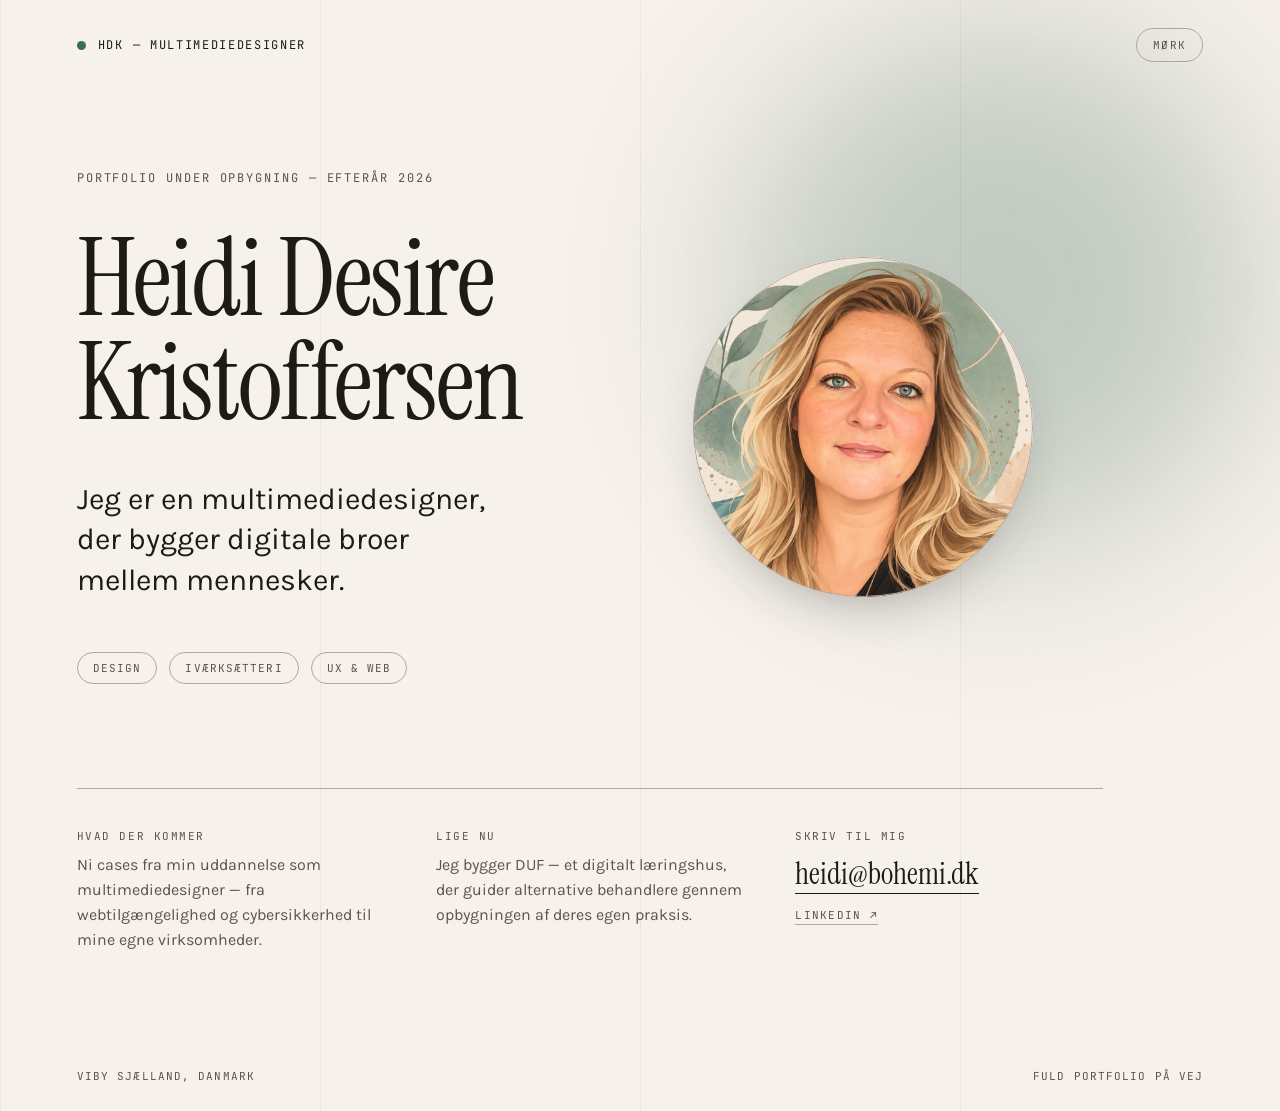
==== index.html @ bf637ed1 "initial commit" ====
<!DOCTYPE html>
<html lang="da">
<head>
    <meta charset="UTF-8">
    <meta name="viewport" content="width=device-width, initial-scale=1.0">
    <title>Heidi Desire Kristoffersen — Portfolio under opbygning</title>
    <meta name="description" content="Digital portfolio for Heidi Desire Kristoffersen, multimediedesigner og iværksætter. Fuld portfolio på vej.">
    <link rel="preconnect" href="https://fonts.googleapis.com">
    <link rel="preconnect" href="https://fonts.gstatic.com" crossorigin>
    <link href="https://fonts.googleapis.com/css2?family=Instrument+Serif:ital@0;1&family=Karla:wght@400;500;600&family=JetBrains+Mono:wght@400;500&display=swap" rel="stylesheet">
    <link rel="stylesheet" href="css/style.css">
</head>
<body>
    <div class="page">
        <div class="grid-overlay"></div>
        <div class="glow" id="glow"></div>

        <header class="header">
            <div class="brand">
                <span class="status-dot"></span>
                <span>HDK — Multimediedesigner</span>
            </div>
            <button class="theme-toggle" id="themeToggle" type="button" aria-label="Skift mellem lyst og mørkt tema">
                <span id="themeLabel">Mørk</span>
            </button>
        </header>

        <main class="main">
            <div class="hero">
                <div class="hero-text">
                    <p class="eyebrow">Portfolio under opbygning — efterår 2026</p>

                    <h1 class="title">Heidi Desire<br>Kristoffersen</h1>

                    <p class="manifest">Jeg er en multimediedesigner, der bygger digitale broer mellem mennesker.</p>

                    <div class="chips">
                        <span class="chip">Design</span>
                        <span class="chip">Iværksætteri</span>
                        <span class="chip">UX &amp; web</span>
                    </div>
                </div>

                <div class="portrait-wrap">
                    <div class="portrait">
                        <img src="img/portraet-heidi.png" alt="Illustreret portræt af Heidi Desire Kristoffersen">
                        <span class="portrait-ring"></span>
                    </div>
                </div>
            </div>

            <div class="info-grid">
                <div class="info-col">
                    <span class="info-label">Hvad der kommer</span>
                    <p class="info-text">Ni cases fra min uddannelse som multimediedesigner — fra webtilgængelighed og cybersikkerhed til mine egne virksomheder.</p>
                </div>

                <div class="info-col">
                    <span class="info-label">Lige nu</span>
                    <p class="info-text">Jeg bygger DUF — et digitalt læringshus, der guider alternative behandlere gennem opbygningen af deres egen praksis.</p>
                </div>

                <div class="info-col info-col-contact">
                    <span class="info-label">Skriv til mig</span>
                    <a class="email-link" href="mailto:heidi@bohemi.dk">heidi@bohemi.dk</a>
                    <a class="linkedin-link" href="https://www.linkedin.com/in/heidi-desire-kristoffersen" target="_blank" rel="noopener">LinkedIn ↗</a>
                </div>
            </div>
        </main>

        <footer class="footer">
            <span>VIBY SJÆLLAND, DANMARK</span>
            <span>Fuld portfolio på vej</span>
        </footer>
    </div>

    <script src="js/main.js"></script>
</body>
</html>
---- css/style.css ----
:root {
  --accent: #3F6B5C;
  --light-bg: #F6F1EA;
  --dark-bg: #141210;

  --bg: var(--light-bg);
  --ink: #1E1A16;
  --muted: #5C534B;
  --chip-border: #B0A69A;
}

* { box-sizing: border-box; }

html, body { margin: 0; padding: 0; }

body {
  background: var(--bg);
  font-family: 'Karla', system-ui, sans-serif;
}

a { color: inherit; }

@keyframes dcFadeUp {
  from { opacity: 0; transform: translateY(14px); }
  to { opacity: 1; transform: none; }
}

@keyframes dcBreathe {
  0%, 100% { transform: scale(1); opacity: .55; }
  50% { transform: scale(1.08); opacity: .8; }
}

.page {
  position: relative;
  min-height: 100vh;
  overflow: hidden;
  background: var(--bg);
  color: var(--ink);
  transition: background .5s ease, color .5s ease;
  display: flex;
  flex-direction: column;
}

.page.dark {
  --bg: var(--dark-bg);
  --ink: #F3EDE5;
  --muted: #B7ADA1;
  --chip-border: #4B433C;
}

.grid-overlay {
  position: absolute;
  inset: 0;
  pointer-events: none;
  background-image: linear-gradient(to right, currentColor 1px, transparent 1px);
  background-size: 25% 100%;
  opacity: .05;
}

.glow {
  position: absolute;
  width: 520px;
  height: 520px;
  border-radius: 50%;
  pointer-events: none;
  filter: blur(90px);
  background: var(--accent);
  opacity: .28;
  left: 78%;
  top: 26%;
  transform: translate(-50%, -50%);
  transition: left .9s cubic-bezier(.16,1,.3,1), top .9s cubic-bezier(.16,1,.3,1);
}

.header {
  position: relative;
  display: flex;
  align-items: center;
  justify-content: space-between;
  gap: 24px;
  padding: 28px clamp(20px, 6vw, 88px);
  flex-wrap: wrap;
}

.brand {
  display: flex;
  align-items: center;
  gap: 12px;
  font-family: 'JetBrains Mono', monospace;
  font-size: 12px;
  letter-spacing: .14em;
  text-transform: uppercase;
}

.status-dot {
  width: 9px;
  height: 9px;
  border-radius: 50%;
  background: var(--accent);
  animation: dcBreathe 3.4s ease-in-out infinite;
}

.theme-toggle {
  display: flex;
  align-items: center;
  gap: 9px;
  border: 1px solid var(--chip-border);
  background: transparent;
  color: var(--muted);
  border-radius: 999px;
  padding: 9px 16px;
  cursor: pointer;
  font-family: 'JetBrains Mono', monospace;
  font-size: 11px;
  letter-spacing: .12em;
  text-transform: uppercase;
  transition: color .25s ease;
}

.theme-toggle:hover {
  color: var(--ink);
}

.main {
  position: relative;
  flex: 1;
  display: flex;
  flex-direction: column;
  justify-content: center;
  padding: clamp(32px, 7vw, 80px) clamp(20px, 6vw, 88px) clamp(48px, 8vw, 96px);
  max-width: 1180px;
}

.hero {
  display: grid;
  grid-template-columns: repeat(auto-fit, minmax(min(100%, 300px), 1fr));
  gap: clamp(32px, 5vw, 72px);
  align-items: center;
}

.eyebrow {
  margin: 0 0 clamp(24px, 4vw, 40px);
  font-family: 'JetBrains Mono', monospace;
  font-size: 12px;
  letter-spacing: .16em;
  text-transform: uppercase;
  color: var(--muted);
  animation: dcFadeUp .7s ease both;
}

.title {
  margin: 0;
  font-family: 'Instrument Serif', Georgia, serif;
  font-weight: 400;
  font-size: clamp(44px, 8.5vw, 122px);
  line-height: .96;
  letter-spacing: -.02em;
  text-wrap: balance;
  animation: dcFadeUp .8s ease .06s both;
}

.manifest {
  margin: clamp(28px, 4vw, 44px) 0 0;
  max-width: 30ch;
  font-size: clamp(20px, 2.6vw, 30px);
  line-height: 1.35;
  text-wrap: pretty;
  animation: dcFadeUp .8s ease .12s both;
}

.chips {
  display: flex;
  flex-wrap: wrap;
  gap: 12px;
  margin-top: clamp(32px, 5vw, 52px);
  animation: dcFadeUp .8s ease .18s both;
}

.chip {
  border: 1px solid var(--chip-border);
  border-radius: 999px;
  padding: 8px 15px;
  font-family: 'JetBrains Mono', monospace;
  font-size: 11px;
  letter-spacing: .1em;
  text-transform: uppercase;
  color: var(--muted);
}

.portrait-wrap {
  justify-self: center;
  width: 100%;
  max-width: 340px;
  animation: dcFadeUp .9s ease .1s both;
}

.portrait {
  position: relative;
  aspect-ratio: 1;
  border-radius: 50%;
  overflow: hidden;
  background: #EDE7DE;
  box-shadow: 0 24px 60px -30px rgba(30,26,22,.45);
}

.portrait img {
  position: absolute;
  inset: 0;
  width: 100%;
  height: 100%;
  object-fit: cover;
  object-position: 50% 12%;
}

.portrait-ring {
  position: absolute;
  inset: 0;
  border-radius: 50%;
  box-shadow: inset 0 0 0 1px var(--chip-border);
}

.info-grid {
  display: grid;
  grid-template-columns: repeat(auto-fit, minmax(min(100%, 240px), 1fr));
  gap: clamp(24px, 4vw, 56px);
  margin-top: clamp(56px, 9vw, 104px);
  padding-top: clamp(28px, 4vw, 40px);
  border-top: 1px solid var(--chip-border);
  animation: dcFadeUp .8s ease .24s both;
}

.info-col {
  display: flex;
  flex-direction: column;
  gap: 10px;
}

.info-col-contact {
  gap: 14px;
  align-items: flex-start;
}

.info-label {
  font-family: 'JetBrains Mono', monospace;
  font-size: 11px;
  letter-spacing: .14em;
  text-transform: uppercase;
  color: var(--muted);
}

.info-text {
  margin: 0;
  font-size: 16px;
  line-height: 1.55;
  color: var(--muted);
  text-wrap: pretty;
}

.email-link {
  display: inline-flex;
  align-items: center;
  gap: 10px;
  text-decoration: none;
  font-family: 'Instrument Serif', Georgia, serif;
  font-size: clamp(22px, 2.6vw, 30px);
  line-height: 1.1;
  border-bottom: 1px solid currentColor;
  padding-bottom: 3px;
  transition: opacity .25s ease;
}

.email-link:hover {
  opacity: .55;
}

.linkedin-link {
  text-decoration: none;
  font-family: 'JetBrains Mono', monospace;
  font-size: 11px;
  letter-spacing: .12em;
  text-transform: uppercase;
  color: var(--muted);
  border-bottom: 1px solid var(--chip-border);
  padding-bottom: 2px;
  transition: color .25s ease;
}

.linkedin-link:hover {
  color: var(--ink);
}

.footer {
  position: relative;
  display: flex;
  justify-content: space-between;
  gap: 16px;
  flex-wrap: wrap;
  padding: 20px clamp(20px, 6vw, 88px) 28px;
  font-family: 'JetBrains Mono', monospace;
  font-size: 11px;
  letter-spacing: .1em;
  text-transform: uppercase;
  color: var(--muted);
}
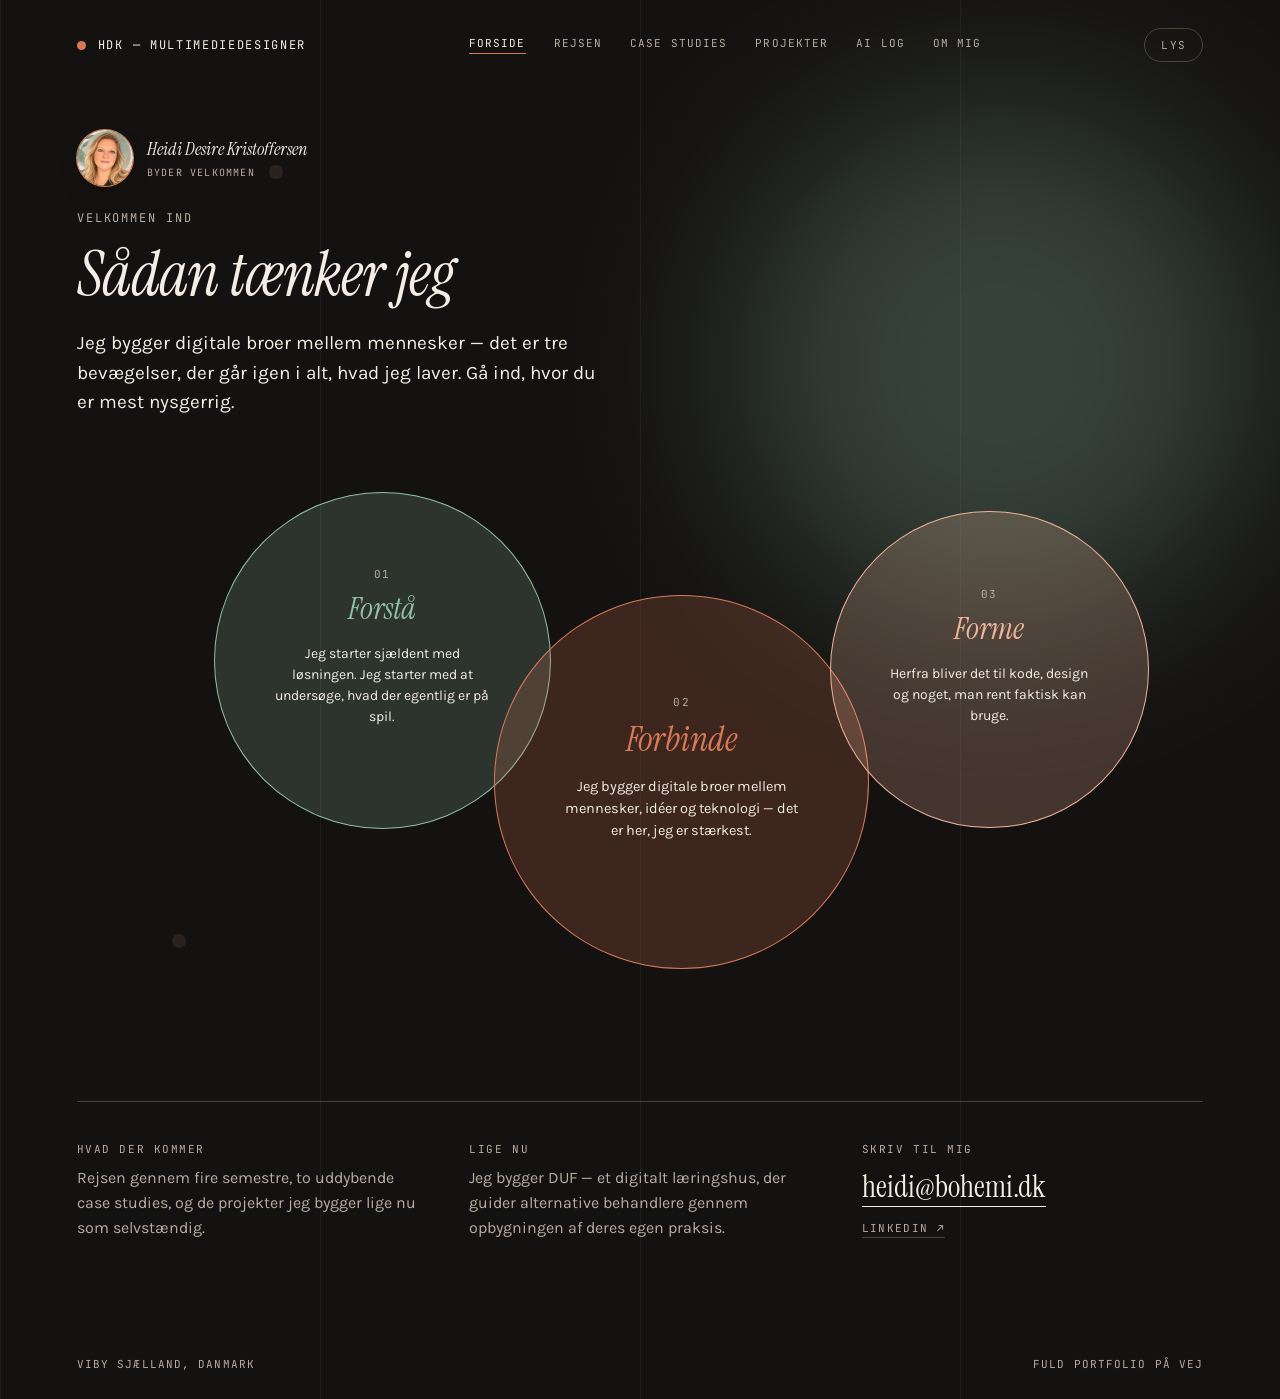
==== commit e0ee1b38: "case study 1+ 2 og ny forside, start på skattejagt" ====
--- a/index.html
+++ b/index.html
@@ -11,7 +11,7 @@
     <link rel="stylesheet" href="css/style.css">
 </head>
 <body>
-    <div class="page">
+    <div class="page dark" id="page">
         <div class="grid-overlay"></div>
         <div class="glow" id="glow"></div>
 
@@ -20,39 +20,72 @@
                 <span class="status-dot"></span>
                 <span>HDK — Multimediedesigner</span>
             </div>
+            <nav class="site-nav" aria-label="Hovednavigation">
+                <a href="index.html" class="active">Forside</a>
+                <a href="rejsen.html">Rejsen</a>
+                <a href="case-studies/index.html">Case studies</a>
+                <a href="projekter.html">Projekter</a>
+                <a href="ai-log.html">AI log</a>
+                <a href="om-mig.html">Om mig</a>
+            </nav>
             <button class="theme-toggle" id="themeToggle" type="button" aria-label="Skift mellem lyst og mørkt tema">
-                <span id="themeLabel">Mørk</span>
+                <span id="themeLabel">Lys</span>
             </button>
         </header>
 
         <main class="main">
-            <div class="hero">
-                <div class="hero-text">
-                    <p class="eyebrow">Portfolio under opbygning — efterår 2026</p>
-
-                    <h1 class="title">Heidi Desire<br>Kristoffersen</h1>
-
-                    <p class="manifest">Jeg er en multimediedesigner, der bygger digitale broer mellem mennesker.</p>
-
-                    <div class="chips">
-                        <span class="chip">Design</span>
-                        <span class="chip">Iværksætteri</span>
-                        <span class="chip">UX &amp; web</span>
+            <div class="welcome">
+                <div class="welcome-portrait">
+                    <img src="img/portraet-heidi.png" alt="Portræt af Heidi Desire Kristoffersen">
+                </div>
+                <div>
+                    <div class="welcome-name">Heidi Desire Kristoffersen</div>
+                    <div class="welcome-sub" style="position: relative; display: inline-block;">
+                        byder velkommen
+                        <span class="hotspot" style="left: 100%; top: 50%; margin-left: 14px; transform: translateY(-50%);">
+                            <button type="button" class="hotspot-trigger" aria-label="Skjult fund — tryk for at afsløre"></button>
+                            <span class="hotspot-marker" aria-hidden="true"></span>
+                            <span class="hotspot-reveal">Fund #2 — placeholder.</span>
+                        </span>
                     </div>
                 </div>
+            </div>
 
-                <div class="portrait-wrap">
-                    <div class="portrait">
-                        <img src="img/portraet-heidi.png" alt="Illustreret portræt af Heidi Desire Kristoffersen">
-                        <span class="portrait-ring"></span>
-                    </div>
+            <p class="eyebrow">Velkommen ind</p>
+            <h1 class="title">Sådan tænker jeg</h1>
+            <p class="manifest">Jeg bygger digitale broer mellem mennesker — det er tre bevægelser, der går igen i alt, hvad jeg laver. Gå ind, hvor du er mest nysgerrig.</p>
+
+            <div class="bubble-wrap">
+                <div class="bubble bubble-01">
+                    <span class="bubble-index">01</span>
+                    <div class="bubble-name">Forstå</div>
+                    <p class="bubble-text">Jeg starter sjældent med løsningen. Jeg starter med at undersøge, hvad der egentlig er på spil.</p>
+                    <span class="bubble-arrow">→ udforsk</span>
+                </div>
+                <div class="bubble bubble-02">
+                    <span class="bubble-index">02</span>
+                    <div class="bubble-name">Forbinde</div>
+                    <p class="bubble-text">Jeg bygger digitale broer mellem mennesker, idéer og teknologi — det er her, jeg er stærkest.</p>
+                    <span class="bubble-arrow">→ udforsk</span>
+                </div>
+                <div class="bubble bubble-03">
+                    <span class="bubble-index">03</span>
+                    <div class="bubble-name">Forme</div>
+                    <p class="bubble-text">Herfra bliver det til kode, design og noget, man rent faktisk kan bruge.</p>
+                    <span class="bubble-arrow">→ udforsk</span>
+                </div>
+
+                <div class="hotspot" style="left: 5%; top: 88%;">
+                    <button type="button" class="hotspot-trigger" aria-label="Skjult fund — tryk for at afsløre"></button>
+                    <span class="hotspot-marker" aria-hidden="true"></span>
+                    <span class="hotspot-reveal">Fund #1 — placeholder.</span>
                 </div>
             </div>
 
             <div class="info-grid">
                 <div class="info-col">
                     <span class="info-label">Hvad der kommer</span>
-                    <p class="info-text">Ni cases fra min uddannelse som multimediedesigner — fra webtilgængelighed og cybersikkerhed til mine egne virksomheder.</p>
+                    <p class="info-text">Rejsen gennem fire semestre, to uddybende case studies, og de projekter jeg bygger lige nu som selvstændig.</p>
                 </div>
 
                 <div class="info-col">
--- a/css/style.css
+++ b/css/style.css
@@ -1,12 +1,28 @@
 :root {
-  --accent: #3F6B5C;
   --light-bg: #F6F1EA;
   --dark-bg: #141210;
+
+  /* accents — warm, earthy base tones (matcher kommer-snart-sidens palet) */
+  --forsta-dark: #8FBFA6;
+  --forbind-dark: #D97A57;
+  --forme-dark: #F0B49A;
+
+  /* same tones, deepened for legibility on a light ground */
+  --forsta-light: #3F6B5C;
+  --forbind-light: #9E411E;
+  --forme-light: #DC5318;
 
   --bg: var(--light-bg);
   --ink: #1E1A16;
   --muted: #5C534B;
   --chip-border: #B0A69A;
+
+  --forsta: var(--forsta-light);
+  --forbind: var(--forbind-light);
+  --forme: var(--forme-light);
+  --forsta-fill: rgba(63, 107, 92, .13);
+  --forbind-fill: rgba(158, 65, 30, .13);
+  --forme-fill: rgba(220, 83, 24, .15);
 }
 
 * { box-sizing: border-box; }
@@ -27,13 +43,13 @@
 
 @keyframes dcBreathe {
   0%, 100% { transform: scale(1); opacity: .55; }
-  50% { transform: scale(1.08); opacity: .8; }
+  50% { transform: scale(1.08); opacity: .85; }
 }
 
 .page {
   position: relative;
   min-height: 100vh;
-  overflow: hidden;
+  overflow-x: hidden;
   background: var(--bg);
   color: var(--ink);
   transition: background .5s ease, color .5s ease;
@@ -46,6 +62,13 @@
   --ink: #F3EDE5;
   --muted: #B7ADA1;
   --chip-border: #4B433C;
+
+  --forsta: var(--forsta-dark);
+  --forbind: var(--forbind-dark);
+  --forme: var(--forme-dark);
+  --forsta-fill: rgba(143, 191, 166, .20);
+  --forbind-fill: rgba(217, 122, 87, .20);
+  --forme-fill: rgba(240, 180, 154, .22);
 }
 
 .grid-overlay {
@@ -64,12 +87,12 @@
   border-radius: 50%;
   pointer-events: none;
   filter: blur(90px);
-  background: var(--accent);
+  background: var(--forsta);
   opacity: .28;
   left: 78%;
   top: 26%;
   transform: translate(-50%, -50%);
-  transition: left .9s cubic-bezier(.16,1,.3,1), top .9s cubic-bezier(.16,1,.3,1);
+  transition: left .9s cubic-bezier(.16,1,.3,1), top .9s cubic-bezier(.16,1,.3,1), background .5s ease;
 }
 
 .header {
@@ -96,8 +119,9 @@
   width: 9px;
   height: 9px;
   border-radius: 50%;
-  background: var(--accent);
+  background: var(--forbind);
   animation: dcBreathe 3.4s ease-in-out infinite;
+  transition: background .5s ease;
 }
 
 .theme-toggle {
@@ -121,102 +145,229 @@
   color: var(--ink);
 }
 
+.site-nav {
+  display: flex;
+  align-items: center;
+  flex-wrap: wrap;
+  gap: clamp(14px, 2.6vw, 28px);
+  font-family: 'JetBrains Mono', monospace;
+  font-size: 11px;
+  letter-spacing: .1em;
+  text-transform: uppercase;
+}
+
+.site-nav a {
+  text-decoration: none;
+  color: var(--muted);
+  padding-bottom: 3px;
+  border-bottom: 1px solid transparent;
+  transition: color .25s ease, border-color .25s ease;
+}
+
+.site-nav a:hover {
+  color: var(--ink);
+}
+
+.site-nav a.active {
+  color: var(--ink);
+  border-bottom-color: var(--forbind);
+}
+
+.site-nav a.soon {
+  opacity: .55;
+}
+
 .main {
   position: relative;
   flex: 1;
   display: flex;
   flex-direction: column;
   justify-content: center;
-  padding: clamp(32px, 7vw, 80px) clamp(20px, 6vw, 88px) clamp(48px, 8vw, 96px);
-  max-width: 1180px;
-}
-
-.hero {
-  display: grid;
-  grid-template-columns: repeat(auto-fit, minmax(min(100%, 300px), 1fr));
-  gap: clamp(32px, 5vw, 72px);
+  padding: clamp(24px, 5vw, 40px) clamp(20px, 6vw, 88px) clamp(48px, 8vw, 96px);
+  max-width: 1360px;
+  width: 100%;
+  margin: 0 auto;
+}
+
+.main-static {
+  justify-content: flex-start;
+  padding-top: clamp(32px, 6vw, 56px);
+  width: 100%;
+  max-width: 900px;
+  margin: 0 auto;
+}
+
+.welcome {
+  display: flex;
   align-items: center;
-}
-
-.eyebrow {
-  margin: 0 0 clamp(24px, 4vw, 40px);
-  font-family: 'JetBrains Mono', monospace;
-  font-size: 12px;
-  letter-spacing: .16em;
-  text-transform: uppercase;
-  color: var(--muted);
-  animation: dcFadeUp .7s ease both;
-}
-
-.title {
-  margin: 0;
-  font-family: 'Instrument Serif', Georgia, serif;
-  font-weight: 400;
-  font-size: clamp(44px, 8.5vw, 122px);
-  line-height: .96;
-  letter-spacing: -.02em;
-  text-wrap: balance;
-  animation: dcFadeUp .8s ease .06s both;
-}
-
-.manifest {
-  margin: clamp(28px, 4vw, 44px) 0 0;
-  max-width: 30ch;
-  font-size: clamp(20px, 2.6vw, 30px);
-  line-height: 1.35;
-  text-wrap: pretty;
-  animation: dcFadeUp .8s ease .12s both;
-}
-
-.chips {
-  display: flex;
-  flex-wrap: wrap;
-  gap: 12px;
-  margin-top: clamp(32px, 5vw, 52px);
-  animation: dcFadeUp .8s ease .18s both;
-}
-
-.chip {
-  border: 1px solid var(--chip-border);
-  border-radius: 999px;
-  padding: 8px 15px;
-  font-family: 'JetBrains Mono', monospace;
-  font-size: 11px;
-  letter-spacing: .1em;
-  text-transform: uppercase;
-  color: var(--muted);
-}
-
-.portrait-wrap {
-  justify-self: center;
-  width: 100%;
-  max-width: 340px;
-  animation: dcFadeUp .9s ease .1s both;
-}
-
-.portrait {
-  position: relative;
-  aspect-ratio: 1;
+  gap: 14px;
+  margin-bottom: clamp(20px, 3vw, 24px);
+  animation: dcFadeUp .6s ease both;
+}
+
+.welcome-portrait {
+  width: 56px;
+  height: 56px;
   border-radius: 50%;
   overflow: hidden;
-  background: #EDE7DE;
-  box-shadow: 0 24px 60px -30px rgba(30,26,22,.45);
-}
-
-.portrait img {
-  position: absolute;
-  inset: 0;
+  flex-shrink: 0;
+  box-shadow: 0 0 0 1px var(--forbind), 0 12px 28px -16px rgba(0,0,0,.55);
+  transition: box-shadow .5s ease;
+}
+
+.welcome-portrait img {
   width: 100%;
   height: 100%;
   object-fit: cover;
   object-position: 50% 12%;
 }
 
-.portrait-ring {
+.welcome-name {
+  font-family: 'Instrument Serif', Georgia, serif;
+  font-style: italic;
+  font-size: 18px;
+  color: var(--ink);
+}
+
+.welcome-sub {
+  margin-top: 2px;
+  font-family: 'JetBrains Mono', monospace;
+  font-size: 10px;
+  letter-spacing: .12em;
+  text-transform: uppercase;
+  color: var(--muted);
+}
+
+.eyebrow {
+  margin: 0;
+  font-family: 'JetBrains Mono', monospace;
+  font-size: 12px;
+  letter-spacing: .16em;
+  text-transform: uppercase;
+  color: var(--muted);
+  animation: dcFadeUp .7s ease .05s both;
+}
+
+.title {
+  margin: 16px 0 0;
+  font-family: 'Instrument Serif', Georgia, serif;
+  font-weight: 400;
+  font-style: italic;
+  font-size: clamp(38px, 6.4vw, 62px);
+  line-height: 1.05;
+  letter-spacing: -.01em;
+  animation: dcFadeUp .8s ease .1s both;
+}
+
+.manifest {
+  margin: clamp(16px, 2.5vw, 22px) 0 0;
+  max-width: 48ch;
+  font-size: clamp(16px, 1.8vw, 19px);
+  line-height: 1.55;
+  text-wrap: pretty;
+  animation: dcFadeUp .8s ease .16s both;
+}
+
+.bubble-wrap {
+  position: relative;
+  width: 100%;
+  max-width: 1040px;
+  margin: clamp(36px, 6vw, 56px) auto 0;
+  aspect-ratio: 1112 / 560;
+  animation: dcFadeUp .9s ease .2s both;
+}
+
+.bubble {
   position: absolute;
-  inset: 0;
   border-radius: 50%;
-  box-shadow: inset 0 0 0 1px var(--chip-border);
+  display: flex;
+  flex-direction: column;
+  align-items: center;
+  justify-content: center;
+  text-align: center;
+  padding: clamp(18px, 3vw, 32px);
+  transition: transform .3s ease, box-shadow .3s ease;
+  cursor: default;
+}
+
+.bubble:hover {
+  transform: scale(1.035);
+  box-shadow: 0 18px 40px -20px rgba(20,18,16,.35);
+}
+
+.bubble:hover .bubble-arrow {
+  opacity: 1;
+  transform: translateY(0);
+}
+
+.bubble-index {
+  font-family: 'JetBrains Mono', monospace;
+  font-size: 11px;
+  letter-spacing: .12em;
+  color: var(--muted);
+}
+
+.bubble-name {
+  margin-top: 8px;
+  font-family: 'Instrument Serif', Georgia, serif;
+  font-style: italic;
+}
+
+.bubble-text {
+  margin: 14px 0 0;
+  line-height: 1.5;
+  color: var(--ink);
+}
+
+.bubble-arrow {
+  margin-top: 14px;
+  opacity: 0;
+  transform: translateY(4px);
+  transition: opacity .25s ease, transform .25s ease;
+  font-family: 'JetBrains Mono', monospace;
+  font-size: 10px;
+  letter-spacing: .1em;
+  text-transform: uppercase;
+}
+
+.bubble-01 {
+  left: 9%; top: 3.6%; width: 32.4%; height: 64.3%;
+  background: var(--forsta-fill); border: 1px solid var(--forsta);
+}
+.bubble-01 .bubble-name { font-size: clamp(22px, 2.4vw, 34px); color: var(--forsta); }
+.bubble-01 .bubble-text { font-size: 14px; max-width: 220px; }
+.bubble-01 .bubble-arrow { color: var(--forsta); }
+
+.bubble-02 {
+  left: 36%; top: 23.2%; width: 36%; height: 71.4%;
+  background: var(--forbind-fill); border: 1px solid var(--forbind);
+}
+.bubble-02 .bubble-name { font-size: clamp(24px, 2.7vw, 38px); color: var(--forbind); }
+.bubble-02 .bubble-text { font-size: 14.5px; max-width: 240px; }
+.bubble-02 .bubble-arrow { color: var(--forbind); }
+
+.bubble-03 {
+  left: 68.3%; top: 7.1%; width: 30.6%; height: 60.7%;
+  background: var(--forme-fill); border: 1px solid var(--forme);
+}
+.bubble-03 .bubble-name { font-size: clamp(22px, 2.4vw, 34px); color: var(--forme); }
+.bubble-03 .bubble-text { font-size: 14px; max-width: 210px; }
+.bubble-03 .bubble-arrow { color: var(--forme); }
+
+@media (max-width: 760px) {
+  .bubble-wrap {
+    aspect-ratio: auto;
+    max-width: 340px;
+    display: flex;
+    flex-direction: column;
+    align-items: center;
+    gap: 24px;
+  }
+  .bubble {
+    position: static;
+    width: min(78vw, 300px) !important;
+    height: min(78vw, 300px) !important;
+  }
 }
 
 .info-grid {
@@ -226,7 +377,7 @@
   margin-top: clamp(56px, 9vw, 104px);
   padding-top: clamp(28px, 4vw, 40px);
   border-top: 1px solid var(--chip-border);
-  animation: dcFadeUp .8s ease .24s both;
+  animation: dcFadeUp .8s ease .26s both;
 }
 
 .info-col {
@@ -302,3 +453,1123 @@
   text-transform: uppercase;
   color: var(--muted);
 }
+
+/* ---- Skattejagt: skjulte fund, der lyses frem af musens lyskegle ---- */
+
+.hotspot {
+  position: absolute;
+  width: 14px;
+  height: 14px;
+  z-index: 5;
+}
+
+.hotspot-trigger {
+  all: unset;
+  position: absolute;
+  inset: -10px;
+  border-radius: 50%;
+  cursor: pointer;
+}
+
+.hotspot-trigger:focus-visible {
+  outline: 2px solid var(--forme);
+  outline-offset: 3px;
+}
+
+.hotspot-marker {
+  position: absolute;
+  inset: 0;
+  border-radius: 50%;
+  background: var(--forme);
+  opacity: .1;
+  transition: opacity .4s ease, transform .4s ease;
+  pointer-events: none;
+}
+
+.hotspot.is-lit .hotspot-marker,
+.hotspot:focus-within .hotspot-marker {
+  opacity: .9;
+  transform: scale(1.8);
+  box-shadow: 0 0 18px 2px var(--forme-fill);
+}
+
+.hotspot-reveal {
+  position: absolute;
+  left: 50%;
+  bottom: calc(100% + 14px);
+  transform: translateX(-50%) translateY(8px);
+  width: max-content;
+  max-width: 270px;
+  padding: 12px 16px;
+  border-radius: 12px;
+  background: var(--bg);
+  border: 1px solid var(--forme);
+  font-size: 13px;
+  line-height: 1.5;
+  color: var(--ink);
+  opacity: 0;
+  pointer-events: none;
+  transition: opacity .35s ease, transform .35s ease;
+  box-shadow: 0 16px 34px -16px rgba(0,0,0,.55);
+}
+
+.hotspot.is-lit .hotspot-reveal,
+.hotspot:focus-within .hotspot-reveal {
+  opacity: 1;
+  transform: translateX(-50%) translateY(0);
+  pointer-events: auto;
+}
+
+.hotspot-reveal a {
+  color: var(--forme);
+  text-decoration: none;
+  border-bottom: 1px solid var(--forme);
+}
+
+/* Skattejagt: indhold i et fund (fyldes af js/main.js) */
+.hotspot-reveal .skat-label {
+  display: block;
+  margin-bottom: 6px;
+  font-family: 'JetBrains Mono', monospace;
+  font-size: 10px;
+  letter-spacing: .08em;
+  text-transform: uppercase;
+  color: var(--forme);
+}
+
+.hotspot-reveal p {
+  margin: 0;
+}
+
+.hotspot-reveal p + p {
+  margin-top: 6px;
+}
+
+/* Et punkt, man allerede har fundet, gløder en anelse mere end de ufundne */
+.hotspot.is-found .hotspot-marker {
+  opacity: .28;
+}
+
+@media (prefers-reduced-motion: reduce) {
+  .hotspot-marker,
+  .hotspot-reveal {
+    transition: opacity .15s linear;
+  }
+  .hotspot.is-lit .hotspot-marker,
+  .hotspot:focus-within .hotspot-marker {
+    transform: none;
+  }
+}
+
+/* ---- Semester timeline (rejsen.html) ---- */
+
+.semester {
+  margin-top: clamp(40px, 6vw, 64px);
+  animation: dcFadeUp .7s ease both;
+}
+
+.semester:first-of-type {
+  margin-top: clamp(28px, 4vw, 40px);
+}
+
+.semester-head {
+  display: flex;
+  align-items: baseline;
+  gap: 14px;
+  flex-wrap: wrap;
+}
+
+.semester-num {
+  font-family: 'Instrument Serif', Georgia, serif;
+  font-style: italic;
+  font-size: clamp(26px, 3.4vw, 34px);
+  color: var(--forbind);
+}
+
+.semester-status {
+  font-family: 'JetBrains Mono', monospace;
+  font-size: 10px;
+  letter-spacing: .12em;
+  text-transform: uppercase;
+  color: var(--muted);
+  border: 1px solid var(--chip-border);
+  border-radius: 999px;
+  padding: 4px 11px;
+}
+
+.timeline {
+  position: relative;
+  margin-top: 22px;
+  padding-left: 26px;
+  border-left: 1px solid var(--chip-border);
+  display: flex;
+  flex-direction: column;
+  gap: 20px;
+}
+
+.timeline-item {
+  position: relative;
+}
+
+.timeline-item::before {
+  content: '';
+  position: absolute;
+  left: -31px;
+  top: 6px;
+  width: 9px;
+  height: 9px;
+  border-radius: 50%;
+  background: var(--chip-border);
+}
+
+.timeline-item.is-trip::before {
+  background: var(--forme);
+}
+
+.timeline-item.is-case::before {
+  background: var(--forbind);
+}
+
+.timeline-item.is-current::before {
+  background: var(--forbind);
+  animation: dcBreathe 3.4s ease-in-out infinite;
+}
+
+.timeline-name {
+  font-size: 16px;
+  color: var(--ink);
+}
+
+.timeline-tag {
+  margin-left: 8px;
+  font-family: 'JetBrains Mono', monospace;
+  font-size: 10px;
+  letter-spacing: .08em;
+  text-transform: uppercase;
+  color: var(--muted);
+}
+
+.timeline-note {
+  margin: 4px 0 0;
+  font-size: 14px;
+  line-height: 1.5;
+  color: var(--muted);
+  max-width: 60ch;
+}
+
+.case-link {
+  display: inline-flex;
+  align-self: flex-start;
+  align-items: center;
+  gap: 8px;
+  margin-top: 8px;
+  text-decoration: none;
+  font-family: 'JetBrains Mono', monospace;
+  font-size: 11px;
+  letter-spacing: .1em;
+  text-transform: uppercase;
+  color: var(--forbind);
+  border-bottom: 1px solid var(--forbind);
+  padding-bottom: 2px;
+  transition: opacity .25s ease;
+}
+
+.case-link:hover {
+  opacity: .6;
+}
+
+/* ---- Case study cards (case-studies/index.html) ---- */
+
+.case-grid {
+  display: grid;
+  grid-template-columns: repeat(auto-fit, minmax(min(100%, 320px), 1fr));
+  gap: clamp(20px, 3vw, 32px);
+  margin-top: clamp(32px, 5vw, 48px);
+}
+
+.case-card {
+  display: block;
+  text-decoration: none;
+  color: var(--ink);
+  border: 1px solid var(--chip-border);
+  border-radius: 18px;
+  padding: clamp(22px, 3vw, 30px);
+  transition: border-color .3s ease, transform .3s ease;
+}
+
+.case-card:hover {
+  border-color: var(--forbind);
+  transform: translateY(-2px);
+}
+
+.case-card-label {
+  font-family: 'JetBrains Mono', monospace;
+  font-size: 10px;
+  letter-spacing: .12em;
+  text-transform: uppercase;
+  color: var(--muted);
+}
+
+.case-card-title {
+  margin: 10px 0 0;
+  font-family: 'Instrument Serif', Georgia, serif;
+  font-style: italic;
+  font-size: clamp(24px, 3vw, 30px);
+}
+
+.case-card-text {
+  margin: 12px 0 0;
+  font-size: 14.5px;
+  line-height: 1.55;
+  color: var(--muted);
+}
+
+.case-card-arrow {
+  display: inline-block;
+  margin-top: 16px;
+  font-family: 'JetBrains Mono', monospace;
+  font-size: 11px;
+  letter-spacing: .1em;
+  text-transform: uppercase;
+  color: var(--forbind);
+}
+
+/* ---- Stub / under-opbygning pages ---- */
+
+.stub-badge {
+  display: inline-block;
+  align-self: flex-start;
+  font-family: 'JetBrains Mono', monospace;
+  font-size: 10px;
+  letter-spacing: .12em;
+  text-transform: uppercase;
+  color: var(--muted);
+  border: 1px solid var(--chip-border);
+  border-radius: 999px;
+  padding: 6px 14px;
+  margin-top: clamp(28px, 4vw, 40px);
+}
+
+.back-link {
+  display: inline-flex;
+  align-self: flex-start;
+  align-items: center;
+  gap: 8px;
+  margin-top: clamp(40px, 6vw, 64px);
+  text-decoration: none;
+  font-family: 'JetBrains Mono', monospace;
+  font-size: 11px;
+  letter-spacing: .1em;
+  text-transform: uppercase;
+  color: var(--muted);
+  transition: color .25s ease;
+}
+
+.back-link:hover {
+  color: var(--ink);
+}
+
+/* ---- AI log (ai-log.html) ---- */
+
+.ai-log-source {
+  margin: 8px 0 0;
+  max-width: 60ch;
+  font-size: 14px;
+  line-height: 1.5;
+  color: var(--muted);
+}
+
+.ai-log-filters {
+  display: flex;
+  flex-wrap: wrap;
+  gap: 10px;
+  margin-top: clamp(28px, 4vw, 40px);
+}
+
+.ai-log-filter {
+  display: inline-flex;
+  align-items: center;
+  gap: 7px;
+  border: 1px solid var(--chip-border);
+  background: transparent;
+  color: var(--muted);
+  border-radius: 999px;
+  padding: 8px 15px;
+  cursor: pointer;
+  font-family: 'JetBrains Mono', monospace;
+  font-size: 11px;
+  letter-spacing: .1em;
+  text-transform: uppercase;
+  transition: color .25s ease, border-color .25s ease;
+}
+
+.ai-log-filter:hover {
+  color: var(--ink);
+}
+
+.ai-log-filter:focus-visible {
+  outline: 2px solid var(--forme);
+  outline-offset: 3px;
+}
+
+.ai-log-filter.is-active {
+  color: var(--ink);
+  border-color: var(--forbind);
+}
+
+.ai-log-count {
+  color: var(--muted);
+  font-size: 10px;
+}
+
+.ai-log-list {
+  list-style: none;
+  margin: clamp(20px, 3vw, 28px) 0 0;
+  padding: 0;
+  display: flex;
+  flex-direction: column;
+  gap: 10px;
+}
+
+.ai-log-item[hidden] {
+  display: none;
+}
+
+.ai-log-entry {
+  border: 1px solid var(--chip-border);
+  border-radius: 14px;
+  padding: 0 clamp(16px, 2.5vw, 22px);
+  transition: border-color .25s ease;
+}
+
+.ai-log-entry[open] {
+  border-color: var(--forbind);
+}
+
+.ai-log-summary {
+  display: flex;
+  align-items: baseline;
+  flex-wrap: wrap;
+  gap: 8px clamp(12px, 2vw, 20px);
+  padding: 16px 0;
+  cursor: pointer;
+  list-style: none;
+}
+
+.ai-log-summary::-webkit-details-marker,
+.ai-log-summary::marker {
+  display: none;
+  content: '';
+}
+
+.ai-log-summary:focus-visible {
+  outline: 2px solid var(--forme);
+  outline-offset: 4px;
+  border-radius: 8px;
+}
+
+.ai-log-date {
+  font-family: 'JetBrains Mono', monospace;
+  font-size: 11px;
+  letter-spacing: .06em;
+  color: var(--muted);
+  min-width: 38px;
+}
+
+.ai-log-tool {
+  display: inline-flex;
+  align-items: center;
+  gap: 7px;
+  font-family: 'JetBrains Mono', monospace;
+  font-size: 11px;
+  letter-spacing: .08em;
+  text-transform: uppercase;
+  color: var(--muted);
+}
+
+.ai-log-dot {
+  width: 7px;
+  height: 7px;
+  border-radius: 50%;
+  background: var(--chip-border);
+  flex-shrink: 0;
+}
+
+.ai-log-dot-claude {
+  background: var(--forsta);
+}
+
+.ai-log-dot-chatgpt {
+  background: var(--forbind);
+}
+
+.ai-log-formaal {
+  font-size: 15.5px;
+  color: var(--ink);
+  flex: 1 1 220px;
+}
+
+.ai-log-detail {
+  display: none;
+  gap: 4px;
+  padding: 0 0 20px;
+  border-top: 1px solid var(--chip-border);
+}
+
+.ai-log-entry[open] .ai-log-detail {
+  display: grid;
+}
+
+.ai-log-field-label {
+  display: block;
+  font-family: 'JetBrains Mono', monospace;
+  font-size: 10px;
+  letter-spacing: .12em;
+  text-transform: uppercase;
+  color: var(--muted);
+  margin-top: 16px;
+}
+
+.ai-log-field p {
+  margin: 6px 0 0;
+  font-size: 14.5px;
+  line-height: 1.55;
+  color: var(--ink);
+  max-width: 68ch;
+}
+
+@media (max-width: 560px) {
+  .ai-log-summary {
+    flex-direction: column;
+    align-items: flex-start;
+    gap: 6px;
+  }
+
+  .ai-log-formaal {
+    flex: none;
+    width: 100%;
+  }
+}
+
+/* ---- Case study — spread-baserede sider (webtilgaengelighed.html, cybersikker.html) ---- */
+
+.main-wide {
+  width: 100%;
+  max-width: 1160px;
+  margin: 0 auto;
+  justify-content: flex-start;
+  padding-top: clamp(32px, 6vw, 56px);
+}
+
+.case-top-row {
+  display: flex;
+  align-items: center;
+  justify-content: space-between;
+  flex-wrap: wrap;
+  gap: 12px;
+}
+
+.karakter-badge {
+  position: relative;
+  display: inline-flex;
+  align-self: flex-start;
+  align-items: center;
+  font-family: 'JetBrains Mono', monospace;
+  font-size: 10px;
+  letter-spacing: .12em;
+  text-transform: uppercase;
+  color: var(--forme);
+  border: 1px solid var(--forme);
+  border-radius: 999px;
+  padding: 6px 14px;
+}
+
+.case-sub {
+  margin: 14px 0 0;
+  max-width: 60ch;
+  font-size: clamp(16px, 1.6vw, 18px);
+  line-height: 1.55;
+  color: var(--muted);
+  text-wrap: pretty;
+}
+
+.case-intro {
+  margin: clamp(16px, 2vw, 20px) 0 0;
+  max-width: 68ch;
+  font-size: 16px;
+  line-height: 1.65;
+  text-wrap: pretty;
+}
+
+.case-links {
+  display: flex;
+  flex-wrap: wrap;
+  gap: 12px 20px;
+  margin-top: clamp(20px, 3vw, 28px);
+}
+
+/* Spread jump-nav */
+
+.spread-nav {
+  display: flex;
+  flex-wrap: wrap;
+  gap: 6px;
+  margin-top: clamp(32px, 5vw, 44px);
+  padding: 14px 16px;
+  border: 1px solid var(--chip-border);
+  border-radius: 14px;
+}
+
+.spread-nav-item {
+  display: inline-flex;
+  align-items: center;
+  justify-content: center;
+  min-width: 30px;
+  height: 30px;
+  padding: 0 6px;
+  border-radius: 8px;
+  text-decoration: none;
+  font-family: 'JetBrains Mono', monospace;
+  font-size: 11px;
+  letter-spacing: .04em;
+  color: var(--muted);
+  transition: background .2s ease, color .2s ease;
+}
+
+.spread-nav-item:hover,
+.spread-nav-item:focus-visible {
+  background: var(--forbind-fill);
+  color: var(--ink);
+}
+
+/* Spread section */
+
+.spread {
+  margin-top: clamp(56px, 8vw, 88px);
+  padding-top: clamp(40px, 6vw, 56px);
+  border-top: 1px solid var(--chip-border);
+  scroll-margin-top: 90px;
+}
+
+.spread-eyebrow {
+  margin: 0;
+  font-family: 'JetBrains Mono', monospace;
+  font-size: 11px;
+  letter-spacing: .16em;
+  text-transform: uppercase;
+  color: var(--muted);
+}
+
+.spread-title {
+  margin: 14px 0 0;
+  font-family: 'Instrument Serif', Georgia, serif;
+  font-weight: 400;
+  font-style: italic;
+  font-size: clamp(28px, 3.6vw, 42px);
+  line-height: 1.1;
+  letter-spacing: -.01em;
+  max-width: 20ch;
+}
+
+.spread-body {
+  margin: clamp(16px, 2.5vw, 20px) 0 0;
+  max-width: 70ch;
+  font-size: 16px;
+  line-height: 1.65;
+  color: var(--ink);
+  text-wrap: pretty;
+}
+
+.spread-body + .spread-body {
+  margin-top: 14px;
+}
+
+/* Fact card */
+
+.fact-card {
+  margin-top: clamp(24px, 4vw, 32px);
+  border: 1px solid var(--chip-border);
+  border-radius: 18px;
+  padding: clamp(20px, 3vw, 32px);
+  display: flex;
+  flex-direction: column;
+  gap: 22px;
+}
+
+.fact-row {
+  display: flex;
+  flex-direction: column;
+  gap: 8px;
+}
+
+.fact-label {
+  font-family: 'JetBrains Mono', monospace;
+  font-size: 10.5px;
+  letter-spacing: .12em;
+  text-transform: uppercase;
+  color: var(--muted);
+}
+
+.fact-value {
+  margin: 0;
+  font-size: 15.5px;
+  line-height: 1.55;
+  max-width: 70ch;
+}
+
+.fact-value.is-quote {
+  font-family: 'Instrument Serif', Georgia, serif;
+  font-style: italic;
+  font-size: clamp(19px, 2.2vw, 24px);
+  line-height: 1.4;
+  color: var(--forbind);
+}
+
+/* Pull quote */
+
+.pull-quote {
+  margin: clamp(24px, 4vw, 32px) 0 0;
+  padding: 4px 0 4px 24px;
+  border-left: 3px solid var(--forbind);
+}
+
+.pull-quote p {
+  margin: 0;
+  font-family: 'Instrument Serif', Georgia, serif;
+  font-style: italic;
+  font-size: clamp(19px, 2.4vw, 26px);
+  line-height: 1.45;
+  color: var(--ink);
+  max-width: 46ch;
+}
+
+.aside-box {
+  margin-top: clamp(24px, 4vw, 32px);
+  padding: 4px 0 4px 24px;
+  border-left: 3px solid var(--forsta);
+}
+
+.aside-label {
+  display: block;
+  margin-bottom: 8px;
+  font-family: 'JetBrains Mono', monospace;
+  font-size: 10.5px;
+  letter-spacing: .12em;
+  text-transform: uppercase;
+  color: var(--muted);
+}
+
+.aside-box p {
+  margin: 0;
+  font-size: 15.5px;
+  line-height: 1.6;
+  color: var(--muted);
+  max-width: 68ch;
+}
+
+/* Stat highlight */
+
+.stat-highlight {
+  display: flex;
+  align-items: baseline;
+  flex-wrap: wrap;
+  gap: 8px clamp(24px, 4vw, 40px);
+  margin-top: clamp(24px, 4vw, 32px);
+}
+
+.stat-number {
+  font-family: 'Instrument Serif', Georgia, serif;
+  font-style: italic;
+  font-size: clamp(56px, 8vw, 96px);
+  line-height: 1;
+  color: var(--forbind);
+}
+
+.stat-desc {
+  margin: 0;
+  max-width: 40ch;
+  font-size: 15.5px;
+  line-height: 1.55;
+  color: var(--muted);
+}
+
+/* 2x2 grid (empathy map, POUR) */
+
+.grid-2x2 {
+  display: grid;
+  grid-template-columns: 1fr 1fr;
+  gap: clamp(20px, 3vw, 32px) clamp(28px, 4vw, 48px);
+  margin-top: clamp(24px, 4vw, 32px);
+}
+
+.grid-cell-label {
+  display: block;
+  margin-bottom: 8px;
+  font-family: 'JetBrains Mono', monospace;
+  font-size: 10.5px;
+  letter-spacing: .12em;
+  text-transform: uppercase;
+  color: var(--muted);
+}
+
+.grid-cell-title {
+  margin: 0 0 8px;
+  font-family: 'Instrument Serif', Georgia, serif;
+  font-style: italic;
+  font-size: clamp(19px, 2.2vw, 24px);
+  color: var(--forbind);
+}
+
+.grid-cell p {
+  margin: 0;
+  font-size: 14.5px;
+  line-height: 1.55;
+  color: var(--muted);
+  max-width: 46ch;
+}
+
+@media (max-width: 640px) {
+  .grid-2x2 {
+    grid-template-columns: 1fr;
+  }
+}
+
+/* Triptych (nudging) */
+
+.triptych {
+  display: grid;
+  grid-template-columns: repeat(3, 1fr);
+  gap: clamp(24px, 3vw, 32px);
+  margin-top: clamp(24px, 4vw, 32px);
+}
+
+.triptych-title {
+  margin: 0;
+  font-family: 'Instrument Serif', Georgia, serif;
+  font-style: italic;
+  font-size: clamp(20px, 2.4vw, 26px);
+  color: var(--forbind);
+}
+
+.triptych-item p {
+  margin: 10px 0 0;
+  font-size: 14.5px;
+  line-height: 1.6;
+  color: var(--muted);
+}
+
+@media (max-width: 760px) {
+  .triptych {
+    grid-template-columns: 1fr;
+  }
+}
+
+/* Numbered step list */
+
+.step-list {
+  display: flex;
+  flex-direction: column;
+  gap: clamp(18px, 2.5vw, 24px);
+  margin-top: clamp(24px, 4vw, 32px);
+}
+
+.step-item {
+  display: flex;
+  align-items: baseline;
+  gap: clamp(16px, 2.5vw, 24px);
+}
+
+.step-num {
+  flex-shrink: 0;
+  width: 44px;
+  font-family: 'Instrument Serif', Georgia, serif;
+  font-style: italic;
+  font-size: 26px;
+  color: var(--forbind);
+}
+
+/* Step list variant — mono date labels (AI-log-style timeline, e.g. Cybersikker spread 9) */
+
+.step-list.is-dates .step-num {
+  width: 76px;
+  font-family: 'JetBrains Mono', monospace;
+  font-style: normal;
+  font-size: 12.5px;
+  letter-spacing: .03em;
+  white-space: nowrap;
+}
+
+.step-item p {
+  margin: 0;
+  font-size: 15px;
+  line-height: 1.6;
+  max-width: 60ch;
+}
+
+/* Word highlight (test results) */
+
+.word-groups {
+  display: flex;
+  flex-wrap: wrap;
+  gap: clamp(28px, 5vw, 56px);
+  margin-top: clamp(24px, 4vw, 32px);
+}
+
+.word-group-label {
+  display: block;
+  margin-bottom: 10px;
+  font-family: 'JetBrains Mono', monospace;
+  font-size: 10.5px;
+  letter-spacing: .12em;
+  text-transform: uppercase;
+  color: var(--muted);
+}
+
+.word-list {
+  margin: 0;
+  font-family: 'Instrument Serif', Georgia, serif;
+  font-style: italic;
+  font-size: clamp(20px, 2.6vw, 28px);
+  line-height: 1.4;
+}
+
+.word-list.is-positive {
+  color: var(--forbind);
+}
+
+.word-list.is-critical {
+  color: var(--muted);
+}
+
+/* Media facts row */
+
+.chip-row {
+  display: flex;
+  flex-wrap: wrap;
+  gap: 10px;
+  margin-top: clamp(20px, 3vw, 28px);
+}
+
+.chip-row-item {
+  font-family: 'JetBrains Mono', monospace;
+  font-size: 11px;
+  letter-spacing: .04em;
+  color: var(--muted);
+  border: 1px solid var(--chip-border);
+  border-radius: 999px;
+  padding: 7px 14px;
+}
+
+/* Swatch row (spread 6 — bevidst hardcodede farver, ikke porteføljens tokens) */
+
+.swatch-row {
+  display: flex;
+  flex-wrap: wrap;
+  gap: clamp(20px, 3vw, 28px);
+  margin-top: 20px;
+}
+
+.swatch {
+  display: flex;
+  flex-direction: column;
+  align-items: flex-start;
+  gap: 8px;
+}
+
+.swatch-chip {
+  width: 56px;
+  height: 56px;
+  border-radius: 12px;
+  border: 1px solid var(--chip-border);
+}
+
+.swatch span {
+  font-family: 'JetBrains Mono', monospace;
+  font-size: 11px;
+  color: var(--muted);
+}
+
+/* Visual transition (persona -> Anton) */
+
+.visual-transition {
+  display: grid;
+  grid-template-columns: 1fr auto 1fr;
+  align-items: center;
+  gap: clamp(16px, 3vw, 28px);
+  margin-top: clamp(24px, 4vw, 32px);
+}
+
+.visual-transition-arrow {
+  font-family: 'Instrument Serif', Georgia, serif;
+  font-style: italic;
+  font-size: 32px;
+  color: var(--muted);
+}
+
+@media (max-width: 700px) {
+  .visual-transition {
+    grid-template-columns: 1fr;
+  }
+  .visual-transition-arrow {
+    transform: rotate(90deg);
+    justify-self: center;
+  }
+}
+
+/* Image placeholder + sequence */
+
+.img-placeholder {
+  display: flex;
+  align-items: center;
+  justify-content: center;
+  text-align: center;
+  padding: 16px;
+  border: 1px dashed var(--chip-border);
+  border-radius: 14px;
+  background: var(--forbind-fill);
+  color: var(--muted);
+  font-family: 'JetBrains Mono', monospace;
+  font-size: 11px;
+  letter-spacing: .04em;
+  line-height: 1.5;
+}
+
+.img-photo {
+  display: block;
+  width: 100%;
+  height: 100%;
+  border-radius: 14px;
+  border: 1px solid var(--chip-border);
+  object-fit: cover;
+  background: var(--forbind-fill);
+}
+
+.img-video {
+  display: block;
+  width: 100%;
+  height: 100%;
+  border-radius: 14px;
+  border: 1px solid var(--chip-border);
+  object-fit: cover;
+  background: #000;
+}
+
+.img-caption {
+  display: block;
+  margin-top: 10px;
+  font-family: 'JetBrains Mono', monospace;
+  font-size: 10.5px;
+  letter-spacing: .1em;
+  text-transform: uppercase;
+  color: var(--muted);
+}
+
+.img-block {
+  margin-top: clamp(24px, 4vw, 32px);
+}
+
+.img-row {
+  display: flex;
+  flex-wrap: wrap;
+  gap: clamp(20px, 3vw, 28px);
+  margin-top: clamp(24px, 4vw, 32px);
+}
+
+.img-row .img-block {
+  margin-top: 0;
+  flex: 1 1 280px;
+}
+
+.img-sequence {
+  display: grid;
+  grid-template-columns: repeat(5, 1fr);
+  gap: clamp(16px, 2vw, 20px);
+  margin-top: clamp(24px, 4vw, 32px);
+}
+
+.img-sequence.is-four {
+  grid-template-columns: repeat(4, 1fr);
+}
+
+.img-sequence.is-three {
+  grid-template-columns: repeat(3, 1fr);
+}
+
+.img-sequence-item .step-num {
+  width: auto;
+  display: block;
+  margin-top: 10px;
+  font-size: 22px;
+}
+
+.img-sequence-item-title {
+  margin: 4px 0 0;
+  font-size: 14px;
+  color: var(--ink);
+}
+
+.img-sequence-item-note {
+  margin: 2px 0 0;
+  font-size: 12.5px;
+  line-height: 1.4;
+  color: var(--muted);
+}
+
+@media (max-width: 900px) {
+  .img-sequence {
+    grid-template-columns: repeat(2, 1fr);
+  }
+}
+
+@media (max-width: 480px) {
+  .img-sequence,
+  .img-sequence.is-four,
+  .img-sequence.is-three {
+    grid-template-columns: 1fr;
+  }
+}
+
+/* Code block (Cybersikker — datadrevet scenarie-array) */
+
+.code-block {
+  margin-top: clamp(20px, 3vw, 28px);
+  padding: clamp(18px, 2.5vw, 24px);
+  border: 1px solid var(--chip-border);
+  border-radius: 14px;
+  background: var(--forsta-fill);
+  overflow-x: auto;
+}
+
+.code-block-label {
+  display: block;
+  margin-bottom: 14px;
+  font-family: 'JetBrains Mono', monospace;
+  font-size: 10.5px;
+  letter-spacing: .12em;
+  text-transform: uppercase;
+  color: var(--muted);
+}
+
+.code-block pre {
+  margin: 0;
+  font-family: 'JetBrains Mono', monospace;
+  font-size: 12px;
+  line-height: 1.65;
+  color: var(--ink);
+  white-space: pre-wrap;
+  word-break: break-word;
+}
+
+.pending-note {
+  margin-top: clamp(40px, 6vw, 56px);
+  padding: 16px 20px;
+  border: 1px solid var(--chip-border);
+  border-radius: 14px;
+  font-size: 13.5px;
+  line-height: 1.6;
+  color: var(--muted);
+}
+
+.pending-note strong {
+  color: var(--ink);
+}
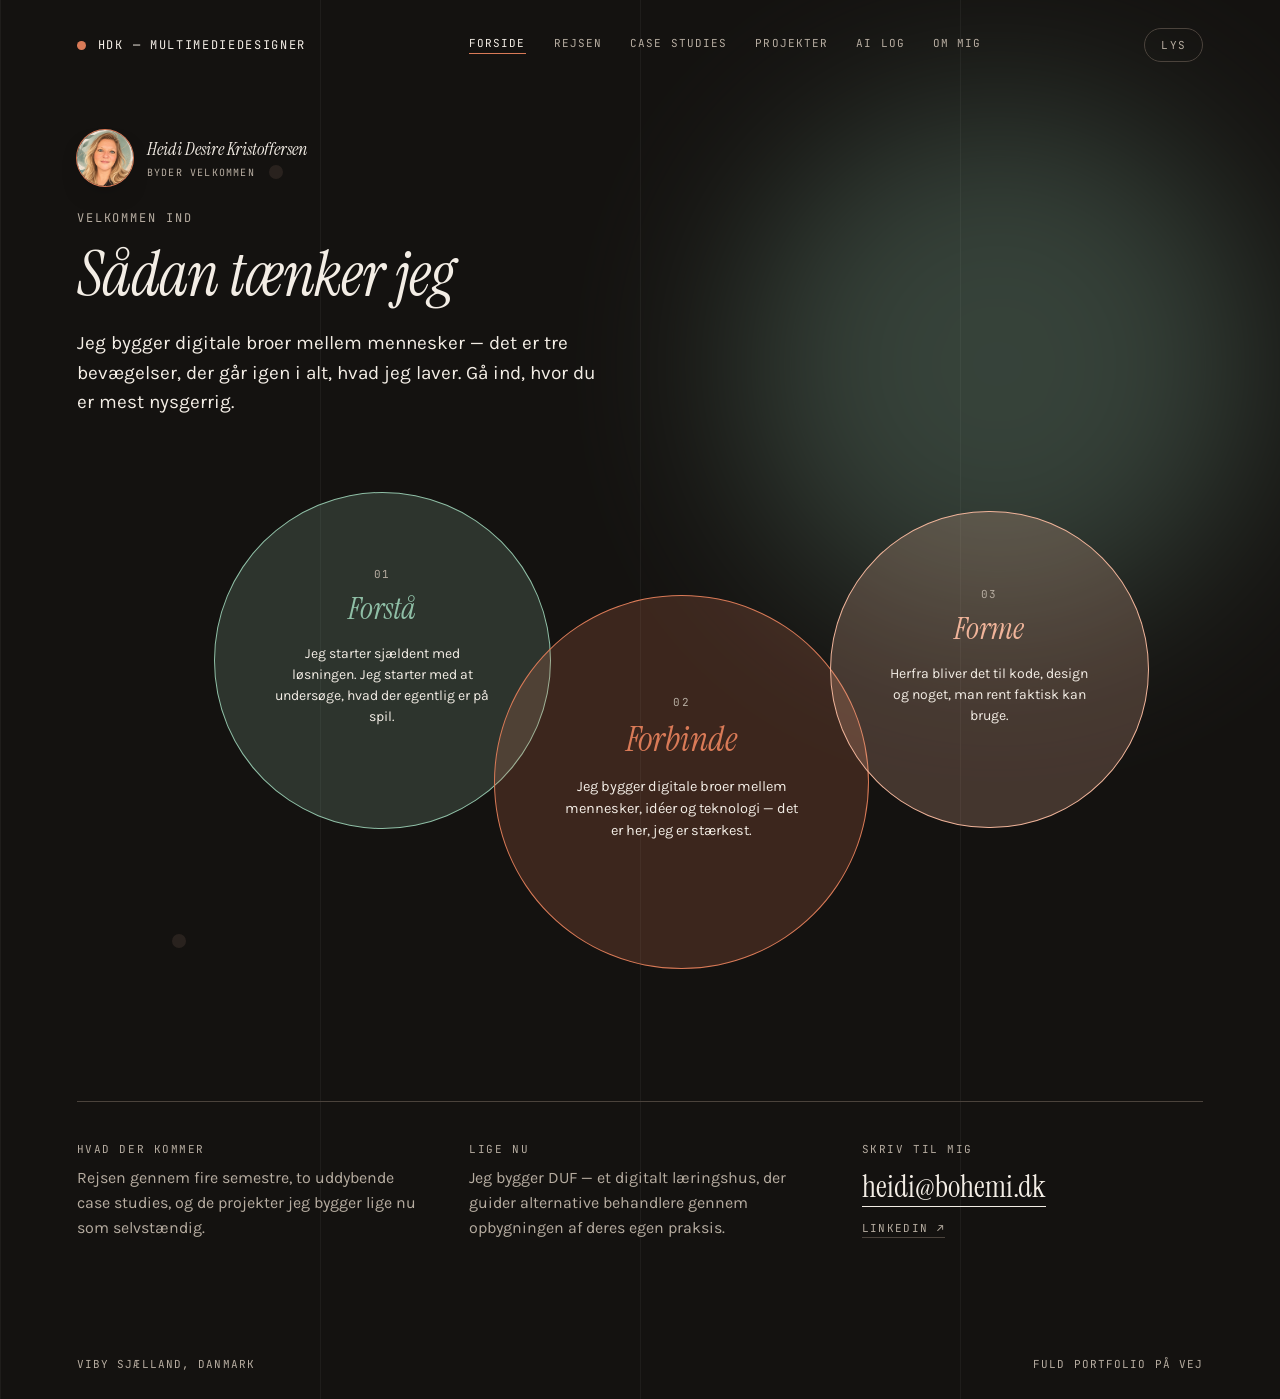
==== commit 9ea6fbc5: "case study 2 done" ====
--- a/index.html
+++ b/index.html
@@ -45,7 +45,7 @@
                         <span class="hotspot" style="left: 100%; top: 50%; margin-left: 14px; transform: translateY(-50%);">
                             <button type="button" class="hotspot-trigger" aria-label="Skjult fund — tryk for at afsløre"></button>
                             <span class="hotspot-marker" aria-hidden="true"></span>
-                            <span class="hotspot-reveal">Fund #2 — placeholder.</span>
+                            <span class="hotspot-reveal">Et lille fund — slå JavaScript til for at se det.</span>
                         </span>
                     </div>
                 </div>
@@ -78,7 +78,7 @@
                 <div class="hotspot" style="left: 5%; top: 88%;">
                     <button type="button" class="hotspot-trigger" aria-label="Skjult fund — tryk for at afsløre"></button>
                     <span class="hotspot-marker" aria-hidden="true"></span>
-                    <span class="hotspot-reveal">Fund #1 — placeholder.</span>
+                    <span class="hotspot-reveal">Et lille fund — slå JavaScript til for at se det.</span>
                 </div>
             </div>
 
--- a/css/style.css
+++ b/css/style.css
@@ -497,15 +497,24 @@
   position: absolute;
   left: 50%;
   bottom: calc(100% + 14px);
-  transform: translateX(-50%) translateY(8px);
+  transform: translateX(calc(-50% + var(--skat-shift, 0px))) translateY(8px);
   width: max-content;
   max-width: 270px;
   padding: 12px 16px;
   border-radius: 12px;
   background: var(--bg);
   border: 1px solid var(--forme);
+  /* Nulstil alt, boksen ellers ville arve fra teksten, punktet sidder i
+     (fx VERSALER og mono i "byder velkommen", kursiv serif i overskrifter) */
+  font-family: 'Karla', system-ui, sans-serif;
   font-size: 13px;
+  font-style: normal;
+  font-weight: 400;
   line-height: 1.5;
+  letter-spacing: normal;
+  text-transform: none;
+  text-align: left;
+  white-space: normal;
   color: var(--ink);
   opacity: 0;
   pointer-events: none;
@@ -516,8 +525,28 @@
 .hotspot.is-lit .hotspot-reveal,
 .hotspot:focus-within .hotspot-reveal {
   opacity: 1;
-  transform: translateX(-50%) translateY(0);
+  transform: translateX(calc(-50% + var(--skat-shift, 0px))) translateY(0);
   pointer-events: auto;
+}
+
+/* Ikke plads over punktet (øverst på siden) → boksen åbner nedad */
+.hotspot.reveal-below .hotspot-reveal {
+  bottom: auto;
+  top: calc(100% + 14px);
+  transform: translateX(calc(-50% + var(--skat-shift, 0px))) translateY(-8px);
+}
+
+.hotspot.reveal-below.is-lit .hotspot-reveal,
+.hotspot.reveal-below:focus-within .hotspot-reveal {
+  transform: translateX(calc(-50% + var(--skat-shift, 0px))) translateY(0);
+}
+
+/* Punkt der sidder inde i en tekstlinje (fx for enden af en overskrift) */
+.hotspot.is-inline {
+  position: relative;
+  display: inline-block;
+  vertical-align: middle;
+  margin-left: .45em;
 }
 
 .hotspot-reveal a {
@@ -1171,7 +1200,9 @@
 
 .stat-highlight {
   display: flex;
-  align-items: baseline;
+  /* center i stedet for baseline: ved flere linjer satte baseline kun første linje
+     på tallets bundlinje, så teksten hang for langt nede */
+  align-items: center;
   flex-wrap: wrap;
   gap: 8px clamp(24px, 4vw, 40px);
   margin-top: clamp(24px, 4vw, 32px);
@@ -1413,6 +1444,67 @@
   .visual-transition-arrow {
     transform: rotate(90deg);
     justify-self: center;
+  }
+}
+
+/* Prompt bridge (to billeder side om side, prompten lagt ind over begge) */
+
+.prompt-bridge {
+  position: relative;
+  margin: clamp(24px, 4vw, 32px) 0 0;
+  max-width: 640px;
+}
+
+.prompt-bridge-images {
+  display: grid;
+  grid-template-columns: 1fr 1fr;
+  gap: clamp(12px, 2vw, 20px);
+}
+
+.prompt-bridge-images .img-photo {
+  aspect-ratio: 2 / 3;
+}
+
+.prompt-bridge-bubble {
+  position: absolute;
+  left: 50%;
+  top: 62%;
+  transform: translate(-50%, -50%);
+  width: min(78%, 440px);
+  margin: 0;
+  padding: 14px 18px 16px;
+  background: var(--bg);
+  border: 1px solid var(--chip-border);
+  border-radius: 18px 18px 4px 18px;
+  box-shadow: 0 10px 30px rgba(0, 0, 0, .18);
+}
+
+.prompt-bridge-label {
+  display: block;
+  margin-bottom: 6px;
+  font-family: 'JetBrains Mono', monospace;
+  font-size: 10.5px;
+  letter-spacing: .1em;
+  text-transform: uppercase;
+  color: var(--forbind);
+}
+
+.prompt-bridge-bubble p {
+  margin: 0;
+  font-size: 15px;
+  line-height: 1.5;
+  color: var(--ink);
+}
+
+/* På smalle skærme dækker boblen for meget: den glider ned under billederne og overlapper kun lidt */
+@media (max-width: 560px) {
+  .prompt-bridge-bubble {
+    position: relative;
+    left: auto;
+    top: auto;
+    transform: none;
+    width: auto;
+    margin: -48px 12px 0;
   }
 }
 
@@ -1480,6 +1572,14 @@
   flex: 1 1 280px;
 }
 
+/* Billeder i en blok skal have deres egen højde. Med .img-photo's height: 100%
+   fyldte billedet hele blokken, og billedteksten løb ud under blokken
+   og ind i afstanden til næste billede */
+.img-block > .img-photo,
+.img-block > .img-video {
+  height: auto;
+}
+
 .img-sequence {
   display: grid;
   grid-template-columns: repeat(5, 1fr);
@@ -1493,6 +1593,23 @@
 
 .img-sequence.is-three {
   grid-template-columns: repeat(3, 1fr);
+}
+
+/* Billeder i rækken får samme format, så titler og noter står på linje.
+   height: auto er nødvendig — ellers arver billedet .img-photo's height: 100%
+   og teksten under løber ud over rækken */
+.img-sequence-item .img-photo {
+  height: auto;
+  aspect-ratio: 4 / 3;
+  object-fit: cover;
+  object-position: top center;
+}
+
+/* Stående skærmbilleder (fx chatbot-trinene i Cybersikker) får samme
+   format, så rækken står lige, selvom de originale skærmbilleder
+   har lidt forskellig højde */
+.img-sequence.is-portrait .img-photo {
+  aspect-ratio: 4 / 5;
 }
 
 .img-sequence-item .step-num {
@@ -1573,3 +1690,43 @@
 .pending-note strong {
   color: var(--ink);
 }
+
+/* ------------------------------------------------------------
+   Mobil: mere luft mellem billeder
+   Når billederne stables, skal hver billedtekst tydeligt høre til
+   billedet over sig og ikke til det næste billede.
+   ------------------------------------------------------------ */
+@media (max-width: 700px) {
+  .img-row,
+  .img-sequence,
+  .img-sequence.is-four,
+  .img-sequence.is-three {
+    row-gap: 44px;
+  }
+
+  .img-block {
+    margin-top: 40px;
+  }
+
+  .img-row .img-block {
+    margin-top: 0;
+  }
+
+  .img-caption {
+    margin-top: 12px;
+  }
+
+  /* titlen under mobilskærmene i spread 9 sad næsten oven i billedet */
+  .img-sequence-item .img-photo + .img-sequence-item-title {
+    margin-top: 12px;
+  }
+
+  .visual-transition {
+    gap: 24px;
+    margin-top: 40px;
+  }
+
+  .prompt-bridge {
+    margin-top: 48px;
+  }
+}
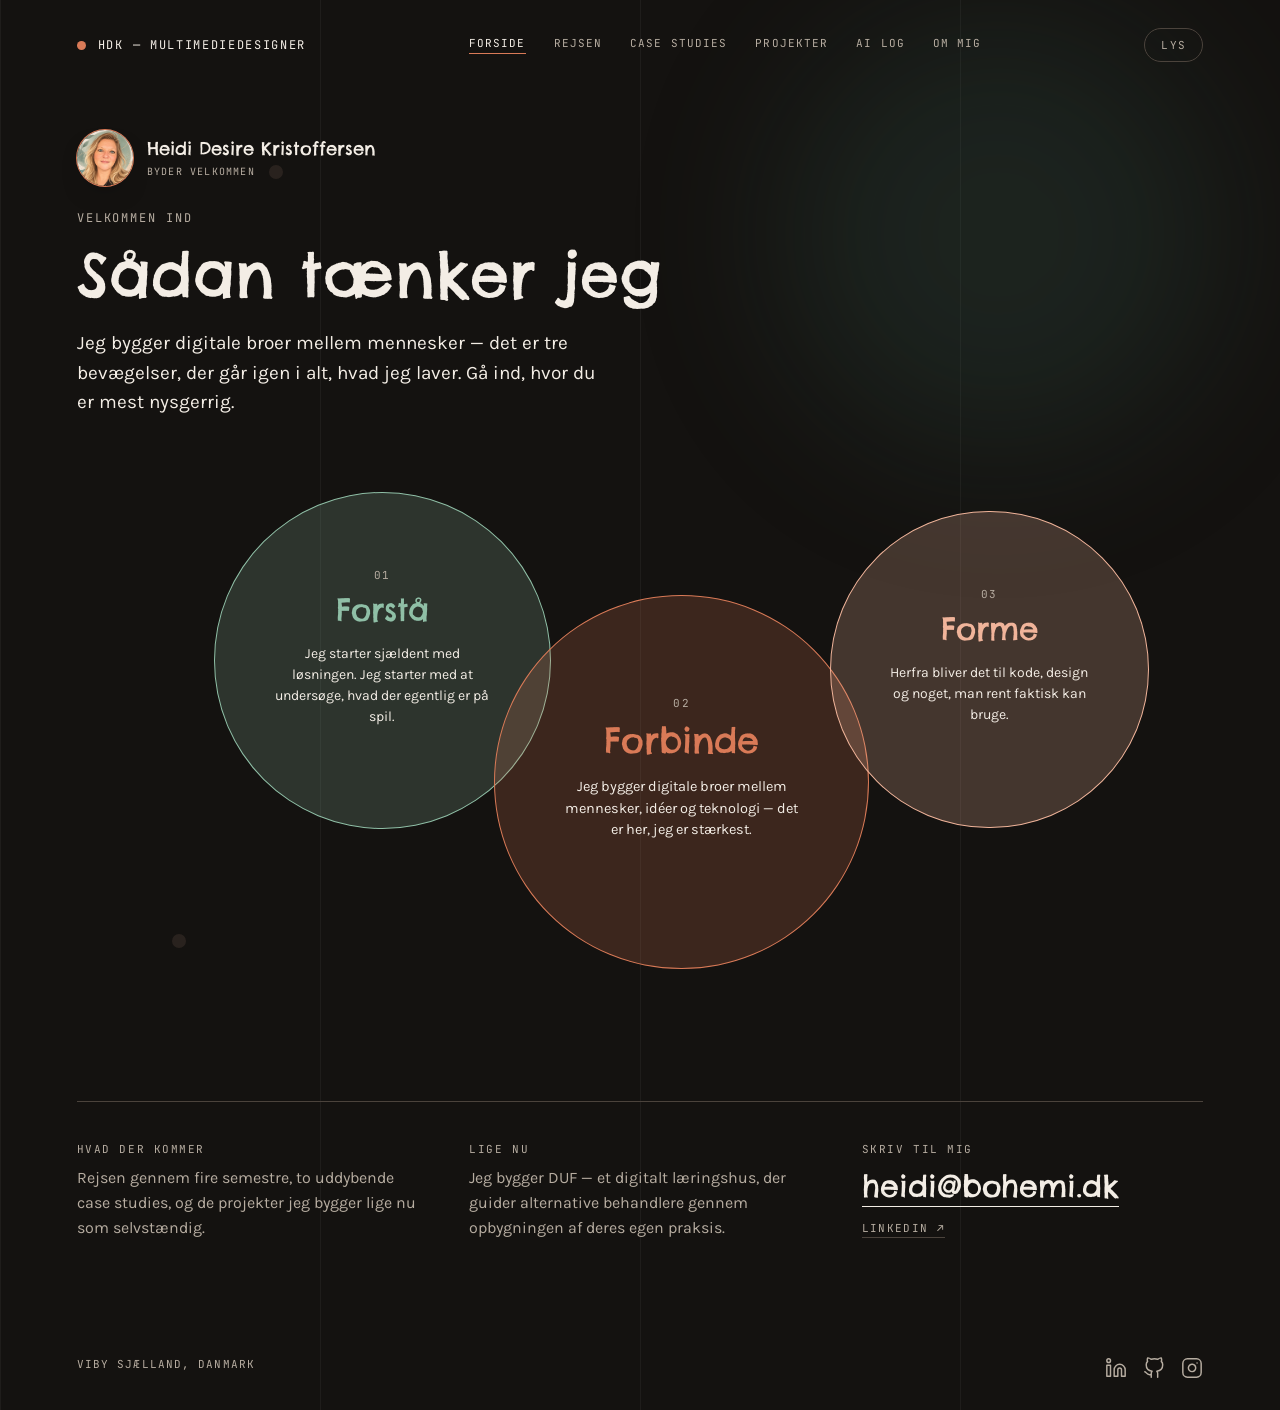
==== commit ed990e40: "font, bølgede linjer, billeder" ====
--- a/index.html
+++ b/index.html
@@ -4,10 +4,10 @@
     <meta charset="UTF-8">
     <meta name="viewport" content="width=device-width, initial-scale=1.0">
     <title>Heidi Desire Kristoffersen — Portfolio under opbygning</title>
-    <meta name="description" content="Digital portfolio for Heidi Desire Kristoffersen, multimediedesigner og iværksætter. Fuld portfolio på vej.">
+    <meta name="description" content="Digital portfolio for Heidi Desire Kristoffersen, multimediedesigner og iværksætter.">
     <link rel="preconnect" href="https://fonts.googleapis.com">
     <link rel="preconnect" href="https://fonts.gstatic.com" crossorigin>
-    <link href="https://fonts.googleapis.com/css2?family=Instrument+Serif:ital@0;1&family=Karla:wght@400;500;600&family=JetBrains+Mono:wght@400;500&display=swap" rel="stylesheet">
+    <link href="https://fonts.googleapis.com/css2?family=Chelsea+Market&family=Karla:wght@400;500;600&family=JetBrains+Mono:wght@400;500&display=swap" rel="stylesheet">
     <link rel="stylesheet" href="css/style.css">
 </head>
 <body>
@@ -103,7 +103,11 @@
 
         <footer class="footer">
             <span>VIBY SJÆLLAND, DANMARK</span>
-            <span>Fuld portfolio på vej</span>
+            <ul class="footer-social" aria-label="Find mig på sociale medier">
+                <li><a href="https://www.linkedin.com/in/heidi-desire-kristoffersen" target="_blank" rel="noopener"><svg viewBox="0 0 24 24" aria-hidden="true" focusable="false"><path d="M16 8a6 6 0 0 1 6 6v7h-4v-7a2 2 0 0 0-4 0v7h-4v-7a6 6 0 0 1 6-6z"/><rect x="2" y="9" width="4" height="12"/><circle cx="4" cy="4" r="2"/></svg><span class="sr-only">LinkedIn (åbner i ny fane)</span></a></li>
+                <li><a href="https://github.com/heikri01" target="_blank" rel="noopener"><svg viewBox="0 0 24 24" aria-hidden="true" focusable="false"><path d="M9 19c-5 1.5-5-2.5-7-3m14 6v-3.87a3.37 3.37 0 0 0-.94-2.61c3.14-.35 6.44-1.54 6.44-7A5.44 5.44 0 0 0 20 4.77 5.07 5.07 0 0 0 19.91 1S18.73.65 16 2.48a13.38 13.38 0 0 0-7 0C6.27.65 5.09 1 5.09 1A5.07 5.07 0 0 0 5 4.77a5.44 5.44 0 0 0-1.5 3.78c0 5.42 3.3 6.61 6.44 7A3.37 3.37 0 0 0 9 18.13V22"/></svg><span class="sr-only">GitHub (åbner i ny fane)</span></a></li>
+                <li><a href="https://www.instagram.com/heidikristoffersen82" target="_blank" rel="noopener"><svg viewBox="0 0 24 24" aria-hidden="true" focusable="false"><rect x="2" y="2" width="20" height="20" rx="5"/><path d="M16 11.37A4 4 0 1 1 12.63 8 4 4 0 0 1 16 11.37z"/><line x1="17.5" y1="6.5" x2="17.51" y2="6.5"/></svg><span class="sr-only">Instagram (åbner i ny fane)</span></a></li>
+            </ul>
         </footer>
     </div>
 
--- a/css/style.css
+++ b/css/style.css
@@ -1,4 +1,9 @@
 :root {
+  /* Overskrifter, tal og citater. Skift font ét sted her.
+     Chelsea Market (prøves 28/9) findes kun i én vægt (400). */
+  --font-display: 'Chelsea Market', system-ui, cursive;
+  --font-display-weight: 400;
+
   --light-bg: #F6F1EA;
   --dark-bg: #141210;
 
@@ -48,6 +53,7 @@
 
 .page {
   position: relative;
+  isolation: isolate; /* lyskegle og gitter kan ligge bag alt indhold */
   min-height: 100vh;
   overflow-x: hidden;
   background: var(--bg);
@@ -74,6 +80,7 @@
 .grid-overlay {
   position: absolute;
   inset: 0;
+  z-index: -1;
   pointer-events: none;
   background-image: linear-gradient(to right, currentColor 1px, transparent 1px);
   background-size: 25% 100%;
@@ -81,18 +88,34 @@
 }
 
 .glow {
-  position: absolute;
-  width: 520px;
-  height: 520px;
+  /* Lyskeglen: en blød grøn tone, der ligger BAG tekst og billeder
+     og følger musen næsten uden forsinkelse. */
+  --glow-color: var(--forsta);
+  --glow-strength: .20;
+  position: fixed;
+  left: 0;
+  top: 0;
+  z-index: -1;
+  width: 440px;
+  height: 440px;
+  margin: -220px 0 0 -220px; /* centrér kuglen om musen */
   border-radius: 50%;
   pointer-events: none;
-  filter: blur(90px);
-  background: var(--forsta);
-  opacity: .28;
-  left: 78%;
-  top: 26%;
-  transform: translate(-50%, -50%);
-  transition: left .9s cubic-bezier(.16,1,.3,1), top .9s cubic-bezier(.16,1,.3,1), background .5s ease;
+  filter: blur(80px);
+  background: var(--glow-color);
+  opacity: var(--glow-strength);
+  transform: translate3d(78vw, 26vh, 0);
+  transition: transform .12s ease-out, background .5s ease;
+  will-change: transform;
+}
+
+.page.dark .glow {
+  --glow-color: var(--forsta-light); /* dybere grøn i mørkt tema */
+  --glow-strength: .20;
+}
+
+@media (prefers-reduced-motion: reduce) {
+  .glow { transition: background .5s ease; }
 }
 
 .header {
@@ -223,8 +246,8 @@
 }
 
 .welcome-name {
-  font-family: 'Instrument Serif', Georgia, serif;
-  font-style: italic;
+  font-family: var(--font-display);
+  font-weight: var(--font-display-weight);
   font-size: 18px;
   color: var(--ink);
 }
@@ -250,12 +273,11 @@
 
 .title {
   margin: 16px 0 0;
-  font-family: 'Instrument Serif', Georgia, serif;
-  font-weight: 400;
-  font-style: italic;
+  font-family: var(--font-display);
+  font-weight: var(--font-display-weight);
   font-size: clamp(38px, 6.4vw, 62px);
   line-height: 1.05;
-  letter-spacing: -.01em;
+  letter-spacing: 0;
   animation: dcFadeUp .8s ease .1s both;
 }
 
@@ -309,8 +331,8 @@
 
 .bubble-name {
   margin-top: 8px;
-  font-family: 'Instrument Serif', Georgia, serif;
-  font-style: italic;
+  font-family: var(--font-display);
+  font-weight: var(--font-display-weight);
 }
 
 .bubble-text {
@@ -412,7 +434,8 @@
   align-items: center;
   gap: 10px;
   text-decoration: none;
-  font-family: 'Instrument Serif', Georgia, serif;
+  font-family: var(--font-display);
+  font-weight: var(--font-display-weight);
   font-size: clamp(22px, 2.6vw, 30px);
   line-height: 1.1;
   border-bottom: 1px solid currentColor;
@@ -609,8 +632,8 @@
 }
 
 .semester-num {
-  font-family: 'Instrument Serif', Georgia, serif;
-  font-style: italic;
+  font-family: var(--font-display);
+  font-weight: var(--font-display-weight);
   font-size: clamp(26px, 3.4vw, 34px);
   color: var(--forbind);
 }
@@ -741,8 +764,8 @@
 
 .case-card-title {
   margin: 10px 0 0;
-  font-family: 'Instrument Serif', Georgia, serif;
-  font-style: italic;
+  font-family: var(--font-display);
+  font-weight: var(--font-display-weight);
   font-size: clamp(24px, 3vw, 30px);
 }
 
@@ -914,6 +937,8 @@
   letter-spacing: .08em;
   text-transform: uppercase;
   color: var(--muted);
+  /* fast bredde, så formålene står på linje, selvom værktøjsnavnene er forskellig lange */
+  min-width: 18ch;
 }
 
 .ai-log-dot {
@@ -924,8 +949,18 @@
   flex-shrink: 0;
 }
 
-.ai-log-dot-claude {
+.ai-log-dot-claude-design {
+  background: var(--forme);
+}
+
+.ai-log-dot-claude-code {
   background: var(--forsta);
+}
+
+/* Cowork: hul prik i Claude-grøn, så den kan skelnes fra Code uden en ny farve */
+.ai-log-dot-claude-cowork {
+  background: transparent;
+  box-shadow: inset 0 0 0 1.5px var(--forsta);
 }
 
 .ai-log-dot-chatgpt {
@@ -977,6 +1012,10 @@
   .ai-log-formaal {
     flex: none;
     width: 100%;
+  }
+
+  .ai-log-tool {
+    min-width: 0;
   }
 }
 
@@ -1091,12 +1130,11 @@
 
 .spread-title {
   margin: 14px 0 0;
-  font-family: 'Instrument Serif', Georgia, serif;
-  font-weight: 400;
-  font-style: italic;
+  font-family: var(--font-display);
+  font-weight: var(--font-display-weight);
   font-size: clamp(28px, 3.6vw, 42px);
   line-height: 1.1;
-  letter-spacing: -.01em;
+  letter-spacing: 0;
   max-width: 20ch;
 }
 
@@ -1147,8 +1185,8 @@
 }
 
 .fact-value.is-quote {
-  font-family: 'Instrument Serif', Georgia, serif;
-  font-style: italic;
+  font-family: var(--font-display);
+  font-weight: var(--font-display-weight);
   font-size: clamp(19px, 2.2vw, 24px);
   line-height: 1.4;
   color: var(--forbind);
@@ -1164,8 +1202,8 @@
 
 .pull-quote p {
   margin: 0;
-  font-family: 'Instrument Serif', Georgia, serif;
-  font-style: italic;
+  font-family: var(--font-display);
+  font-weight: var(--font-display-weight);
   font-size: clamp(19px, 2.4vw, 26px);
   line-height: 1.45;
   color: var(--ink);
@@ -1209,8 +1247,8 @@
 }
 
 .stat-number {
-  font-family: 'Instrument Serif', Georgia, serif;
-  font-style: italic;
+  font-family: var(--font-display);
+  font-weight: var(--font-display-weight);
   font-size: clamp(56px, 8vw, 96px);
   line-height: 1;
   color: var(--forbind);
@@ -1245,8 +1283,8 @@
 
 .grid-cell-title {
   margin: 0 0 8px;
-  font-family: 'Instrument Serif', Georgia, serif;
-  font-style: italic;
+  font-family: var(--font-display);
+  font-weight: var(--font-display-weight);
   font-size: clamp(19px, 2.2vw, 24px);
   color: var(--forbind);
 }
@@ -1276,8 +1314,8 @@
 
 .triptych-title {
   margin: 0;
-  font-family: 'Instrument Serif', Georgia, serif;
-  font-style: italic;
+  font-family: var(--font-display);
+  font-weight: var(--font-display-weight);
   font-size: clamp(20px, 2.4vw, 26px);
   color: var(--forbind);
 }
@@ -1313,8 +1351,8 @@
 .step-num {
   flex-shrink: 0;
   width: 44px;
-  font-family: 'Instrument Serif', Georgia, serif;
-  font-style: italic;
+  font-family: var(--font-display);
+  font-weight: var(--font-display-weight);
   font-size: 26px;
   color: var(--forbind);
 }
@@ -1358,8 +1396,8 @@
 
 .word-list {
   margin: 0;
-  font-family: 'Instrument Serif', Georgia, serif;
-  font-style: italic;
+  font-family: var(--font-display);
+  font-weight: var(--font-display-weight);
   font-size: clamp(20px, 2.6vw, 28px);
   line-height: 1.4;
 }
@@ -1431,8 +1469,8 @@
 }
 
 .visual-transition-arrow {
-  font-family: 'Instrument Serif', Georgia, serif;
-  font-style: italic;
+  font-family: var(--font-display);
+  font-weight: var(--font-display-weight);
   font-size: 32px;
   color: var(--muted);
 }
@@ -1730,3 +1768,1261 @@
     margin-top: 48px;
   }
 }
+
+/* ---- Projekter-siden (projekter.html) ---- */
+
+.sr-only {
+  position: absolute;
+  width: 1px; height: 1px;
+  padding: 0; margin: -1px;
+  overflow: hidden;
+  clip: rect(0, 0, 0, 0);
+  white-space: nowrap;
+  border: 0;
+}
+
+.project-section {
+  margin-top: clamp(44px, 6vw, 72px);
+  animation: dcFadeUp .7s ease both;
+}
+
+.section-head {
+  display: flex;
+  align-items: baseline;
+  gap: 14px;
+  flex-wrap: wrap;
+}
+
+.section-title {
+  margin: 0;
+  font-family: var(--font-display);
+  font-weight: var(--font-display-weight);
+  font-size: clamp(28px, 3.6vw, 38px);
+  color: var(--ink);
+}
+
+.section-intro {
+  margin: 12px 0 0;
+  font-size: 15px;
+  line-height: 1.55;
+  color: var(--muted);
+  max-width: 60ch;
+}
+
+.project-list {
+  display: flex;
+  flex-direction: column;
+  gap: clamp(18px, 2.6vw, 26px);
+  margin-top: clamp(24px, 4vw, 36px);
+}
+
+.project-card {
+  --accent: var(--forbind);
+  --accent-fill: var(--forbind-fill);
+  position: relative;
+  display: flex;
+  flex-direction: column;
+  border: 1px solid var(--chip-border);
+  border-left: 3px solid var(--accent);
+  border-radius: 18px;
+  padding: clamp(22px, 3vw, 30px);
+  transition: border-color .3s ease, background-color .3s ease;
+}
+
+.project-card.is-forsta  { --accent: var(--forsta);  --accent-fill: var(--forsta-fill); }
+.project-card.is-forbind { --accent: var(--forbind); --accent-fill: var(--forbind-fill); }
+.project-card.is-forme   { --accent: var(--forme);   --accent-fill: var(--forme-fill); }
+
+.project-card:hover,
+.project-card:focus-within {
+  border-color: var(--accent);
+  background-color: var(--accent-fill);
+}
+
+.project-card-top {
+  display: flex;
+  justify-content: space-between;
+  align-items: center;
+  gap: 12px;
+  flex-wrap: wrap;
+}
+
+.project-card-label {
+  font-family: 'JetBrains Mono', monospace;
+  font-size: 10px;
+  letter-spacing: .12em;
+  text-transform: uppercase;
+  color: var(--muted);
+}
+
+.project-status {
+  font-family: 'JetBrains Mono', monospace;
+  font-size: 10px;
+  letter-spacing: .12em;
+  text-transform: uppercase;
+  color: var(--muted);
+  border: 1px solid var(--chip-border);
+  border-radius: 999px;
+  padding: 4px 11px;
+}
+
+.project-status.is-live {
+  color: var(--accent);
+  border-color: var(--accent);
+}
+
+.project-status.is-live::before {
+  content: '';
+  display: inline-block;
+  width: 6px; height: 6px;
+  margin-right: 7px;
+  border-radius: 50%;
+  background: var(--accent);
+  vertical-align: middle;
+  animation: dcBreathe 3.4s ease-in-out infinite;
+}
+
+.project-card-title {
+  margin: 12px 0 0;
+  font-family: var(--font-display);
+  font-weight: var(--font-display-weight);
+  font-size: clamp(26px, 3.2vw, 34px);
+  color: var(--accent);
+}
+
+.project-card-text {
+  margin: 12px 0 0;
+  font-size: 15px;
+  line-height: 1.6;
+  color: var(--ink);
+  max-width: 62ch;
+}
+
+.project-card-role {
+  margin: 14px 0 0;
+  font-size: 14px;
+  line-height: 1.5;
+  color: var(--muted);
+}
+
+.project-card-role span {
+  display: block;
+  margin-bottom: 2px;
+  font-family: 'JetBrains Mono', monospace;
+  font-size: 10px;
+  letter-spacing: .12em;
+  text-transform: uppercase;
+}
+
+.project-card .case-link {
+  color: var(--accent);
+  border-bottom-color: var(--accent);
+  margin-top: 16px;
+}
+
+.project-pending {
+  align-self: flex-start;
+  margin-top: 16px;
+  font-family: 'JetBrains Mono', monospace;
+  font-size: 11px;
+  letter-spacing: .1em;
+  text-transform: uppercase;
+  color: var(--muted);
+  border-bottom: 1px dashed var(--chip-border);
+  padding-bottom: 2px;
+}
+
+@media (prefers-reduced-motion: reduce) {
+  .project-status.is-live::before { animation: none; }
+  .project-section { animation: none; }
+}
+
+/* ---- Barcelona-studietur (barcelona.html) ----
+   Postkortene er "fysiske" genstande: de har altid lyst papir og mørk
+   tekst, også i mørkt tema — ligesom et rigtigt postkort på et bord. */
+
+.page {
+  --paper: #FBF7F1;
+  --paper-ink: #1E1A16;
+  --paper-muted: #5C534B;
+  --paper-line: #D9CFC2;
+}
+
+.bcn-map-section {
+  margin-top: clamp(28px, 4vw, 40px);
+  animation: dcFadeUp .8s ease .2s both;
+}
+
+/* Signaturforklaring */
+.bcn-legend {
+  display: flex;
+  flex-wrap: wrap;
+  gap: 8px 22px;
+  margin: 0 0 16px;
+  padding: 0;
+  list-style: none;
+  font-family: 'JetBrains Mono', monospace;
+  font-size: 10.5px;
+  letter-spacing: .1em;
+  text-transform: uppercase;
+  color: var(--muted);
+}
+
+.bcn-legend li {
+  display: inline-flex;
+  align-items: center;
+  gap: 8px;
+}
+
+.bcn-legend-dot {
+  width: 9px;
+  height: 9px;
+  border-radius: 50%;
+}
+
+.bcn-legend-dot.is-forsta,  .bcn-pin.is-forsta,  .bcn-list-card.is-forsta,  .bcn-preview.is-forsta,  .bcn-dialog.is-forsta  { --accent: var(--forsta);  --accent-fill: var(--forsta-fill); }
+.bcn-legend-dot.is-forbind, .bcn-pin.is-forbind, .bcn-list-card.is-forbind, .bcn-preview.is-forbind, .bcn-dialog.is-forbind { --accent: var(--forbind); --accent-fill: var(--forbind-fill); }
+.bcn-legend-dot.is-forme,   .bcn-pin.is-forme,   .bcn-list-card.is-forme,   .bcn-preview.is-forme,   .bcn-dialog.is-forme   { --accent: var(--forme);   --accent-fill: var(--forme-fill); }
+
+.bcn-legend-dot { background: var(--accent); }
+
+/* Selve kortet */
+.bcn-map {
+  position: relative;
+  width: 100%;
+  max-width: 980px;
+  aspect-ratio: 4 / 3;
+  border: 1px solid var(--chip-border);
+  border-radius: 18px;
+  overflow: hidden;
+  background: var(--bg);
+}
+
+.bcn-map-svg {
+  display: block;
+  width: 100%;
+  height: 100%;
+}
+
+.bcn-land { fill: var(--bg); }
+
+.bcn-grid-line {
+  fill: none;
+  stroke: var(--chip-border);
+  stroke-width: .8;
+  opacity: .55;
+}
+
+.bcn-street {
+  fill: none;
+  stroke: var(--chip-border);
+  stroke-linecap: round;
+}
+
+.bcn-street.is-major { stroke-width: 3; opacity: .9; }
+.bcn-street.is-rambla { stroke-width: 2.2; stroke-dasharray: 2 5; stroke: var(--muted); opacity: .7; }
+
+.bcn-contour {
+  fill: none;
+  stroke: var(--chip-border);
+  stroke-width: 1;
+}
+
+.bcn-contour.is-faint { opacity: .5; }
+
+.bcn-park {
+  fill: var(--forsta-fill);
+  stroke: var(--forsta);
+  stroke-width: .8;
+  stroke-opacity: .5;
+}
+
+.bcn-sea { fill: var(--forsta-fill); }
+.bcn-sea-waves { opacity: .5; }
+
+.bcn-wave {
+  fill: none;
+  stroke: var(--forsta);
+  stroke-width: .9;
+  stroke-linecap: round;
+  opacity: .45;
+}
+
+.bcn-coast {
+  fill: none;
+  stroke: var(--forsta);
+  stroke-width: 1.4;
+  stroke-opacity: .7;
+}
+
+.bcn-district {
+  font-family: 'JetBrains Mono', monospace;
+  font-size: 9.5px;
+  letter-spacing: .18em;
+  text-transform: uppercase;
+  fill: var(--muted);
+}
+
+.bcn-street-label {
+  font-family: 'JetBrains Mono', monospace;
+  font-size: 8px;
+  letter-spacing: .08em;
+  fill: var(--muted);
+  opacity: .8;
+}
+
+.bcn-sea-label {
+  font-family: var(--font-display);
+  font-weight: var(--font-display-weight);
+  font-size: 22px;
+  fill: var(--forsta);
+  opacity: .75;
+}
+
+.bcn-compass path { fill: var(--muted); }
+.bcn-compass text,
+.bcn-scale text {
+  font-family: 'JetBrains Mono', monospace;
+  font-size: 9px;
+  fill: var(--muted);
+}
+.bcn-scale path { fill: none; stroke: var(--muted); stroke-width: 1; }
+
+/* Nålene (HTML-knapper oven på SVG'en, så de kan fokuseres med tastaturet) */
+.bcn-pins {
+  position: absolute;
+  inset: 0;
+}
+
+.bcn-pin {
+  all: unset;
+  position: absolute;
+  width: 34px;
+  height: 34px;
+  transform: translate(-50%, -50%);
+  display: grid;
+  place-items: center;
+  cursor: pointer;
+  z-index: 2;
+}
+
+.bcn-pin-dot {
+  width: 16px;
+  height: 16px;
+  border-radius: 50%;
+  background: var(--accent);
+  box-shadow: 0 0 0 4px var(--accent-fill), 0 4px 10px -2px rgba(0,0,0,.45);
+  transition: transform .25s ease, box-shadow .25s ease;
+}
+
+.bcn-pin::after {
+  /* stille puls, så nålene inviterer til at blive fundet */
+  content: '';
+  position: absolute;
+  width: 16px;
+  height: 16px;
+  border-radius: 50%;
+  border: 1px solid var(--accent);
+  animation: bcnPulse 2.8s ease-out infinite;
+  pointer-events: none;
+}
+
+.bcn-pin.is-offmap::after { display: none; }
+
+@keyframes bcnPulse {
+  0% { transform: scale(1); opacity: .8; }
+  100% { transform: scale(2.6); opacity: 0; }
+}
+
+.bcn-pin:hover .bcn-pin-dot,
+.bcn-pin:focus-visible .bcn-pin-dot {
+  transform: scale(1.3);
+  box-shadow: 0 0 0 7px var(--accent-fill), 0 6px 14px -2px rgba(0,0,0,.5);
+}
+
+.bcn-pin:focus-visible {
+  outline: 2px solid var(--forme);
+  outline-offset: 2px;
+  border-radius: 50%;
+}
+
+.bcn-pin-label {
+  position: absolute;
+  top: calc(50% + 12px);
+  left: 50%;
+  transform: translateX(-50%);
+  white-space: nowrap;
+  font-family: 'JetBrains Mono', monospace;
+  font-size: 9.5px;
+  letter-spacing: .06em;
+  color: var(--ink);
+  background: var(--bg);
+  padding: 1px 5px;
+  border-radius: 4px;
+  opacity: .85;
+  pointer-events: none;
+}
+
+/* TecnoCampus ligger uden for kortet → et skilt i kanten */
+.bcn-pin.is-offmap {
+  width: auto;
+  height: auto;
+  transform: translate(-100%, 0);
+}
+
+.bcn-pin-offmap {
+  white-space: nowrap;
+  font-family: 'JetBrains Mono', monospace;
+  font-size: 10.5px;
+  letter-spacing: .08em;
+  text-transform: uppercase;
+  color: var(--accent);
+  border: 1px solid var(--accent);
+  background: var(--bg);
+  border-radius: 999px;
+  padding: 6px 12px;
+  transition: background .25s ease;
+}
+
+.bcn-pin.is-offmap:hover .bcn-pin-offmap,
+.bcn-pin.is-offmap:focus-visible .bcn-pin-offmap {
+  background: var(--accent-fill);
+}
+
+.bcn-pin.is-offmap .bcn-pin-label {
+  top: calc(100% + 6px);
+  left: auto;
+  right: 0;
+  transform: none;
+}
+
+/* Det lille postkort, der popper frem */
+.bcn-preview {
+  position: absolute;
+  z-index: 5;
+  pointer-events: none;
+  opacity: 0;
+  transform: translateY(10px) scale(.94);
+  transition: opacity .22s ease, transform .3s cubic-bezier(.16,1,.3,1);
+}
+
+.bcn-preview.is-below { transform: translateY(-10px) scale(.94); }
+
+.bcn-preview.is-visible {
+  opacity: 1;
+  transform: none;
+}
+
+.bcn-mini {
+  position: relative;
+  transform: rotate(var(--tilt, 0deg));
+  background: var(--paper);
+  color: var(--paper-ink);
+  border-radius: 6px;
+  padding: 8px 8px 10px;
+  box-shadow: 0 18px 40px -14px rgba(0,0,0,.6);
+  border-top: 3px solid var(--accent);
+}
+
+.bcn-mini-img {
+  display: block;
+  width: 100%;
+  aspect-ratio: 4 / 3;
+  object-fit: cover;
+  border-radius: 3px;
+}
+
+.bcn-mini-stamp {
+  position: absolute;
+  top: 14px;
+  right: 14px;
+  font-family: 'JetBrains Mono', monospace;
+  font-size: 9px;
+  letter-spacing: .08em;
+  text-transform: uppercase;
+  color: var(--paper-ink);
+  background: var(--paper);
+  border: 1px dashed var(--paper-muted);
+  padding: 3px 6px;
+  transform: rotate(4deg);
+}
+
+.bcn-mini-body {
+  display: flex;
+  flex-direction: column;
+  gap: 2px;
+  margin-top: 8px;
+}
+
+.bcn-mini-name {
+  font-family: var(--font-display);
+  font-weight: var(--font-display-weight);
+  font-size: 19px;
+  line-height: 1.15;
+}
+
+.bcn-mini-hint {
+  font-family: 'JetBrains Mono', monospace;
+  font-size: 9px;
+  letter-spacing: .1em;
+  text-transform: uppercase;
+  color: var(--paper-muted);
+}
+
+/* Listen "Alle postkort" */
+.bcn-list-title {
+  margin: clamp(32px, 5vw, 44px) 0 0;
+  font-family: 'JetBrains Mono', monospace;
+  font-weight: 400;
+  font-size: 11px;
+  letter-spacing: .16em;
+  text-transform: uppercase;
+  color: var(--muted);
+}
+
+.bcn-list {
+  display: grid;
+  grid-template-columns: repeat(auto-fill, minmax(min(100%, 200px), 1fr));
+  gap: clamp(16px, 2.5vw, 24px);
+  margin: 16px 0 0;
+  padding: 0;
+  list-style: none;
+}
+
+.bcn-list-card {
+  all: unset;
+  box-sizing: border-box;
+  display: flex;
+  flex-direction: column;
+  width: 100%;
+  height: 100%;
+  background: var(--paper);
+  color: var(--paper-ink);
+  border-radius: 6px;
+  border-top: 3px solid var(--accent);
+  padding: 8px 8px 12px;
+  cursor: pointer;
+  transform: rotate(var(--tilt, 0deg));
+  box-shadow: 0 12px 26px -16px rgba(0,0,0,.55);
+  transition: transform .3s cubic-bezier(.16,1,.3,1), box-shadow .3s ease;
+}
+
+.bcn-list-card:hover,
+.bcn-list-card:focus-visible {
+  transform: rotate(0deg) translateY(-4px) scale(1.02);
+  box-shadow: 0 22px 36px -18px rgba(0,0,0,.6);
+}
+
+.bcn-list-card:focus-visible {
+  outline: 2px solid var(--forme);
+  outline-offset: 4px;
+}
+
+.bcn-list-img {
+  display: block;
+  width: 100%;
+  aspect-ratio: 4 / 3;
+  object-fit: cover;
+  border-radius: 3px;
+}
+
+.bcn-list-meta {
+  display: flex;
+  flex-direction: column;
+  gap: 3px;
+  margin-top: 10px;
+}
+
+.bcn-list-day,
+.bcn-list-cat {
+  font-family: 'JetBrains Mono', monospace;
+  font-size: 9.5px;
+  letter-spacing: .1em;
+  text-transform: uppercase;
+  color: var(--paper-muted);
+}
+
+.bcn-list-name {
+  font-family: var(--font-display);
+  font-weight: var(--font-display-weight);
+  font-size: 21px;
+  line-height: 1.15;
+}
+
+/* Det åbne postkort (dialog) */
+.bcn-dialog {
+  width: min(980px, calc(100vw - 32px));
+  max-height: calc(100vh - 32px);
+  padding: 0;
+  border: 0;
+  background: transparent;
+  color: var(--paper-ink);
+  overflow: visible;
+}
+
+.bcn-dialog::backdrop {
+  background: rgba(12, 10, 9, .72);
+  backdrop-filter: blur(3px);
+}
+
+.bcn-dialog[open] .bcn-card {
+  animation: bcnPop .38s cubic-bezier(.16,1,.3,1) both;
+}
+
+@keyframes bcnPop {
+  from { opacity: 0; transform: translateY(18px) scale(.94) rotate(-2deg); }
+  to { opacity: 1; transform: rotate(var(--tilt, 0deg)); }
+}
+
+.bcn-card {
+  position: relative;
+  display: grid;
+  grid-template-columns: minmax(0, 1.15fr) minmax(0, 1fr);
+  background: var(--paper);
+  border-radius: 8px;
+  border-top: 4px solid var(--accent);
+  box-shadow: 0 30px 70px -20px rgba(0,0,0,.7);
+  max-height: calc(100vh - 32px);
+  overflow: auto;
+  transform: rotate(var(--tilt, 0deg));
+}
+
+.bcn-close {
+  all: unset;
+  position: absolute;
+  top: 10px;
+  right: 10px;
+  z-index: 3;
+  width: 36px;
+  height: 36px;
+  display: grid;
+  place-items: center;
+  border-radius: 50%;
+  background: var(--paper);
+  color: var(--paper-ink);
+  border: 1px solid var(--paper-line);
+  font-size: 22px;
+  line-height: 1;
+  cursor: pointer;
+}
+
+.bcn-close:hover { background: #EFE7DC; }
+
+.bcn-close:focus-visible,
+.bcn-card-step:focus-visible,
+.bcn-thumb:focus-visible {
+  outline: 2px solid var(--forbind-light);
+  outline-offset: 2px;
+}
+
+.bcn-card-front {
+  padding: 14px;
+  display: flex;
+  flex-direction: column;
+  gap: 10px;
+  border-right: 1px dashed var(--paper-line);
+}
+
+.bcn-stage {
+  display: grid;
+  place-items: center;
+  background: #1E1A16;
+  border-radius: 4px;
+  overflow: hidden;
+  height: min(62vh, 560px);
+}
+
+.bcn-stage-media {
+  display: block;
+  max-width: 100%;
+  max-height: 100%;
+  width: auto;
+  height: 100%;
+  object-fit: contain;
+}
+
+.bcn-thumbs {
+  display: flex;
+  flex-wrap: wrap;
+  gap: 8px;
+}
+
+.bcn-thumbs:empty { display: none; }
+
+.bcn-thumb {
+  all: unset;
+  position: relative;
+  width: 58px;
+  height: 58px;
+  border-radius: 4px;
+  overflow: hidden;
+  cursor: pointer;
+  opacity: .6;
+  border: 2px solid transparent;
+  transition: opacity .2s ease, border-color .2s ease;
+}
+
+.bcn-thumb img {
+  width: 100%;
+  height: 100%;
+  object-fit: cover;
+  display: block;
+}
+
+.bcn-thumb:hover { opacity: .9; }
+
+.bcn-thumb.is-active {
+  opacity: 1;
+  border-color: var(--accent);
+}
+
+.bcn-thumb-play {
+  position: absolute;
+  inset: 0;
+  display: grid;
+  place-items: center;
+  color: #fff;
+  font-size: 16px;
+  text-shadow: 0 1px 6px rgba(0,0,0,.7);
+}
+
+/* Bagsiden: frimærke, tekst på linjer, adresse */
+.bcn-card-back {
+  position: relative;
+  padding: clamp(22px, 3vw, 34px) clamp(20px, 3vw, 32px) clamp(20px, 3vw, 28px);
+  display: flex;
+  flex-direction: column;
+}
+
+.bcn-stamp {
+  align-self: flex-end;
+  margin-right: 44px;
+  min-width: 74px;
+  min-height: 58px;
+  display: grid;
+  place-items: center;
+  padding: 8px 10px;
+  text-align: center;
+  font-family: 'JetBrains Mono', monospace;
+  font-size: 10.5px;
+  letter-spacing: .08em;
+  text-transform: uppercase;
+  color: var(--paper-ink);
+  background: var(--accent-fill);
+  border: 2px dashed var(--accent);
+  transform: rotate(3deg);
+}
+
+.bcn-card-cat {
+  margin: 18px 0 0;
+  font-family: 'JetBrains Mono', monospace;
+  font-size: 10px;
+  letter-spacing: .14em;
+  text-transform: uppercase;
+  color: var(--paper-muted);
+}
+
+.bcn-card-title {
+  margin: 6px 0 0;
+  font-family: var(--font-display);
+  font-weight: var(--font-display-weight);
+  font-size: clamp(28px, 3.4vw, 38px);
+  line-height: 1.08;
+}
+
+.bcn-card-address {
+  margin: 8px 0 0;
+  font-family: 'JetBrains Mono', monospace;
+  font-size: 11px;
+  letter-spacing: .04em;
+  color: var(--paper-muted);
+}
+
+.bcn-card-text {
+  margin-top: 18px;
+  padding-top: 18px;
+  border-top: 1px solid var(--paper-line);
+}
+
+.bcn-card-text p {
+  margin: 0 0 .9em;
+  font-size: 15.5px;
+  line-height: 1.65;
+  max-width: 46ch;
+}
+
+/* Accentfarverne er for lyse på det lyse papir → brug de "dybe" udgaver */
+.bcn-card-text .case-link {
+  color: var(--forbind-light);
+  border-bottom-color: var(--forbind-light);
+  background: var(--paper);
+}
+
+.bcn-card-nav {
+  display: flex;
+  justify-content: space-between;
+  gap: 12px;
+  margin-top: auto;
+  padding-top: 22px;
+}
+
+.bcn-card-step {
+  all: unset;
+  cursor: pointer;
+  font-family: 'JetBrains Mono', monospace;
+  font-size: 11px;
+  letter-spacing: .1em;
+  text-transform: uppercase;
+  color: var(--paper-muted);
+  border-bottom: 1px solid var(--paper-line);
+  padding-bottom: 2px;
+}
+
+.bcn-card-step:hover { color: var(--paper-ink); }
+
+/* I det lyse papir skal frimærke og kant bruge de dybe accentfarver */
+.bcn-dialog.is-forsta  { --accent: var(--forsta-light);  --accent-fill: rgba(63, 107, 92, .13); }
+.bcn-dialog.is-forbind { --accent: var(--forbind-light); --accent-fill: rgba(158, 65, 30, .12); }
+.bcn-dialog.is-forme   { --accent: var(--forme-light);   --accent-fill: rgba(220, 83, 24, .12); }
+
+@media (max-width: 760px) {
+  .bcn-card {
+    grid-template-columns: 1fr;
+    transform: none;
+  }
+  .bcn-card-front {
+    border-right: 0;
+    border-bottom: 1px dashed var(--paper-line);
+    padding-top: 54px;
+  }
+  .bcn-stage { height: min(52vh, 460px); }
+  .bcn-stamp { margin-right: 0; }
+}
+
+/* Fotosafari-karrusellen */
+.bcn-safari {
+  margin-top: clamp(28px, 4vw, 40px);
+}
+
+.bcn-safari-track {
+  display: flex;
+  overflow-x: auto;
+  scroll-snap-type: x mandatory;
+  scrollbar-width: none;
+  border: 1px solid var(--chip-border);
+  border-radius: 18px;
+}
+
+.bcn-safari-track::-webkit-scrollbar { display: none; }
+
+.bcn-safari-track:focus-visible {
+  outline: 2px solid var(--forme);
+  outline-offset: 4px;
+}
+
+.bcn-slide {
+  flex: 0 0 100%;
+  scroll-snap-align: start;
+  scroll-snap-stop: always;
+  display: grid;
+  grid-template-columns: minmax(0, 1.2fr) minmax(0, 1fr);
+  gap: clamp(20px, 3vw, 40px);
+  align-items: center;
+  padding: clamp(16px, 2.5vw, 28px);
+}
+
+.bcn-slide-media {
+  height: min(64vh, 560px);
+}
+
+.bcn-slide-media.is-pair {
+  display: grid;
+  grid-template-columns: 1fr 1fr;
+  gap: 12px;
+}
+
+.bcn-slide-media .img-photo {
+  height: 100%;
+}
+
+.bcn-slide-text .step-num {
+  display: block;
+  width: auto;
+  font-size: clamp(44px, 6vw, 72px);
+  line-height: 1;
+  color: var(--forme);
+}
+
+.bcn-slide-title {
+  margin: 12px 0 0;
+  font-family: var(--font-display);
+  font-weight: var(--font-display-weight);
+  font-size: clamp(26px, 3vw, 36px);
+  line-height: 1.1;
+}
+
+.bcn-slide-body {
+  margin: 14px 0 0;
+  font-size: 16px;
+  line-height: 1.65;
+  color: var(--ink);
+  max-width: 42ch;
+}
+
+.bcn-slide-tag {
+  display: inline-block;
+  margin-top: 18px;
+  font-family: 'JetBrains Mono', monospace;
+  font-size: 10px;
+  letter-spacing: .12em;
+  text-transform: uppercase;
+  color: var(--muted);
+  border: 1px solid var(--chip-border);
+  border-radius: 999px;
+  padding: 4px 11px;
+}
+
+.bcn-safari-controls {
+  display: flex;
+  align-items: center;
+  gap: clamp(10px, 2vw, 20px);
+  margin-top: 20px;
+}
+
+.bcn-safari-arrow {
+  flex-shrink: 0;
+  width: 42px;
+  height: 42px;
+  border-radius: 50%;
+  border: 1px solid var(--chip-border);
+  background: transparent;
+  color: var(--ink);
+  font-size: 18px;
+  cursor: pointer;
+  transition: border-color .25s ease, opacity .25s ease;
+}
+
+.bcn-safari-arrow:hover:not(:disabled) { border-color: var(--forme); }
+.bcn-safari-arrow:disabled { opacity: .3; cursor: default; }
+
+.bcn-safari-arrow:focus-visible {
+  outline: 2px solid var(--forme);
+  outline-offset: 3px;
+}
+
+/* Tidslinjen: en streg med ni stop, der fyldes ud, mens man bladrer */
+.bcn-safari-timeline {
+  --progress: 0;
+  position: relative;
+  flex: 1;
+  display: flex;
+  justify-content: space-between;
+  margin: 0;
+  padding: 0;
+  list-style: none;
+}
+
+.bcn-safari-timeline::before,
+.bcn-safari-timeline::after {
+  content: '';
+  position: absolute;
+  top: 50%;
+  left: 14px;
+  right: 14px;
+  height: 1px;
+  background: var(--chip-border);
+}
+
+.bcn-safari-timeline::after {
+  right: auto;
+  width: calc((100% - 28px) * var(--progress));
+  height: 2px;
+  margin-top: -.5px;
+  background: var(--forme);
+  transition: width .4s cubic-bezier(.16,1,.3,1);
+}
+
+.bcn-safari-timeline li { position: relative; z-index: 1; }
+
+.bcn-dot {
+  all: unset;
+  display: grid;
+  place-items: center;
+  width: 28px;
+  height: 28px;
+  border-radius: 50%;
+  background: var(--bg);
+  border: 1px solid var(--chip-border);
+  cursor: pointer;
+  font-family: 'JetBrains Mono', monospace;
+  font-size: 10.5px;
+  color: var(--muted);
+  transition: background .25s ease, border-color .25s ease, color .25s ease, transform .25s ease;
+}
+
+.bcn-dot:hover { border-color: var(--forme); color: var(--ink); }
+
+.bcn-dot.is-past {
+  border-color: var(--forme);
+  color: var(--forme);
+}
+
+.bcn-dot.is-active {
+  background: var(--forme);
+  border-color: var(--forme);
+  color: var(--bg);
+  transform: scale(1.15);
+}
+
+.bcn-dot:focus-visible {
+  outline: 2px solid var(--forme);
+  outline-offset: 3px;
+}
+
+.bcn-safari-status {
+  margin: 12px 0 0;
+  text-align: center;
+  font-family: 'JetBrains Mono', monospace;
+  font-size: 10.5px;
+  letter-spacing: .1em;
+  text-transform: uppercase;
+  color: var(--muted);
+}
+
+@media (max-width: 760px) {
+  .bcn-slide {
+    grid-template-columns: 1fr;
+    align-items: start;
+  }
+  .bcn-slide-media { height: 44vh; }
+  .bcn-pin::after { display: none; }
+  .bcn-pin-label { display: none; }
+  .bcn-pin { width: 28px; height: 28px; }
+  .bcn-pin-dot, .bcn-pin::after { width: 13px; height: 13px; }
+  .bcn-pin-offmap { font-size: 9px; padding: 4px 8px; }
+}
+
+@media (max-width: 480px) {
+  .bcn-safari-controls { gap: 6px; }
+  .bcn-safari-arrow { width: 34px; height: 34px; font-size: 15px; }
+  .bcn-dot { width: 22px; height: 22px; font-size: 9px; }
+  .bcn-safari-timeline::before,
+  .bcn-safari-timeline::after { left: 11px; right: 11px; }
+  .bcn-safari-timeline::after { width: calc((100% - 22px) * var(--progress)); }
+}
+
+@media (prefers-reduced-motion: reduce) {
+  .bcn-pin::after { animation: none; display: none; }
+  .bcn-preview, .bcn-list-card, .bcn-dot, .bcn-safari-timeline::after { transition: none; }
+  .bcn-dialog[open] .bcn-card { animation: none; }
+}
+
+/* Studietur-link på Rejsen: turens egen farve (fersken), ikke case-farven */
+.case-link.trip-link {
+  color: var(--forme);
+  border-bottom-color: var(--forme);
+}
+
+
+/* =====================================================================
+   update-design (28/9) — generelle design rettelser
+   ===================================================================== */
+
+/* ---- Footer: sociale medier (erstatter "Fuld portfolio på vej") ---- */
+.footer-social {
+  display: flex;
+  align-items: center;
+  gap: 16px;
+  margin: 0;
+  padding: 0;
+  list-style: none;
+}
+
+.footer-social a {
+  display: inline-flex;
+  padding: 4px;
+  margin: -4px;
+  color: var(--muted);
+  border-radius: 6px;
+  transition: color .25s ease, transform .25s ease;
+}
+
+.footer-social li:nth-child(1) a:hover { color: var(--forsta); }
+.footer-social li:nth-child(2) a:hover { color: var(--forbind); }
+.footer-social li:nth-child(3) a:hover { color: var(--forme); }
+
+.footer-social a:hover { transform: translateY(-2px); }
+
+.footer-social a:focus-visible {
+  outline: 1px solid var(--ink);
+  outline-offset: 2px;
+  color: var(--ink);
+}
+
+.footer-social svg {
+  width: 22px;
+  height: 22px;
+  fill: none;
+  stroke: currentColor;
+  stroke-width: 1.6;
+  stroke-linecap: round;
+  stroke-linejoin: round;
+}
+
+/* ---- Rejsen: links til de projekter, der ligger online ---- */
+.timeline-item.is-project::before {
+  background: var(--forsta);
+}
+
+.case-link.project-link {
+  display: flex;
+  width: max-content;
+  color: var(--forsta);
+  border-bottom-color: var(--forsta);
+}
+
+/* ---- Case studies, spread 10: billede af Heidi ved refleksionen ---- */
+.reflect-intro {
+  display: grid;
+  grid-template-columns: minmax(0, 1fr) minmax(220px, 320px);
+  gap: clamp(28px, 4vw, 48px);
+  align-items: start;
+}
+
+.reflect-portrait {
+  margin: 24px 0 0;
+}
+
+.reflect-portrait img {
+  display: block;
+  width: 100%;
+  height: auto;
+  border-radius: 20px;
+  border: 1px solid var(--chip-border);
+}
+
+/* Udgaven med gennemsigtig baggrund: ingen ramme, men en blød glød bag */
+.reflect-portrait.is-cutout {
+  background: radial-gradient(circle at 50% 55%, var(--forme-fill), transparent 68%);
+}
+
+.reflect-portrait.is-cutout img {
+  border: 0;
+  border-radius: 0;
+  /* bunden af udsnittet toner blødt ud i stedet for at slutte med en hård kant */
+  -webkit-mask-image: linear-gradient(to bottom, #000 78%, transparent 100%);
+  mask-image: linear-gradient(to bottom, #000 78%, transparent 100%);
+}
+
+@media (max-width: 760px) {
+  .reflect-intro {
+    grid-template-columns: 1fr;
+  }
+  .reflect-portrait {
+    max-width: 280px;
+    justify-self: center;
+  }
+}
+
+/* ---- Skattejagt: skattekisten på det sidste fund ----
+   Ikonet hentes fra img/skattekiste.svg. Findes filen ikke (endnu),
+   fjerner js/main.js billedet igen, så intet ser i stykker ud. */
+.skat-chest-wrap {
+  position: relative;
+  display: block;
+  width: 72px;
+  margin: 2px auto 10px;
+}
+
+.skat-chest {
+  display: block;
+  width: 100%;
+  height: auto;
+}
+
+/* Små gnister omkring kisten */
+.skat-chest-wrap::before,
+.skat-chest-wrap::after {
+  content: '';
+  position: absolute;
+  width: 6px;
+  height: 6px;
+  border-radius: 50%;
+  background: var(--forme);
+  opacity: 0;
+}
+
+.skat-chest-wrap::before { left: -6px; top: 8px; }
+.skat-chest-wrap::after  { right: -4px; top: -2px; background: var(--forsta); }
+
+.hotspot.is-lit .skat-chest,
+.hotspot:focus-within .skat-chest {
+  animation: skatPop .8s cubic-bezier(.3, 1.6, .5, 1) both;
+}
+
+.hotspot.is-lit .skat-chest-wrap::before,
+.hotspot:focus-within .skat-chest-wrap::before,
+.hotspot.is-lit .skat-chest-wrap::after,
+.hotspot:focus-within .skat-chest-wrap::after {
+  animation: skatSpark 1.1s ease-out .35s both;
+}
+
+.hotspot.is-finale .hotspot-reveal {
+  border-color: var(--forbind);
+  box-shadow: 0 16px 34px -16px rgba(0,0,0,.55), 0 0 24px -6px var(--forme-fill);
+}
+
+@keyframes skatPop {
+  0%   { transform: scale(.4) rotate(-8deg); opacity: 0; }
+  55%  { transform: scale(1.12) rotate(4deg); opacity: 1; }
+  75%  { transform: scale(.96) rotate(-2deg); }
+  100% { transform: scale(1) rotate(0); }
+}
+
+@keyframes skatSpark {
+  0%   { transform: scale(0) translateY(0); opacity: 0; }
+  30%  { transform: scale(1.2) translateY(-4px); opacity: 1; }
+  100% { transform: scale(.4) translateY(-16px); opacity: 0; }
+}
+
+@media (prefers-reduced-motion: reduce) {
+  .hotspot.is-lit .skat-chest,
+  .hotspot:focus-within .skat-chest,
+  .skat-chest-wrap::before,
+  .skat-chest-wrap::after {
+    animation: none !important;
+  }
+}
+
+
+/* ---- Rejsen: bløde, krøllede linjer i tidslinjen (tegnes af js/main.js) ---- */
+.timeline.has-curve {
+  border-left-color: transparent;
+}
+
+.timeline-line {
+  position: absolute;
+  top: 0;
+  left: -30px;
+  overflow: visible;
+  pointer-events: none;
+}
+
+.timeline-line path {
+  fill: none;
+  stroke: var(--chip-border);
+  stroke-width: 1.3;
+  stroke-linecap: round;
+  stroke-linejoin: round;
+}
+
+/* De fine tråde, der bølger med */
+.timeline-line path.timeline-strand {
+  stroke-width: .7;
+  opacity: .6;
+}
+
+/* Prikkerne skal ligge oven på linjen */
+.timeline-item::before {
+  z-index: 1;
+}
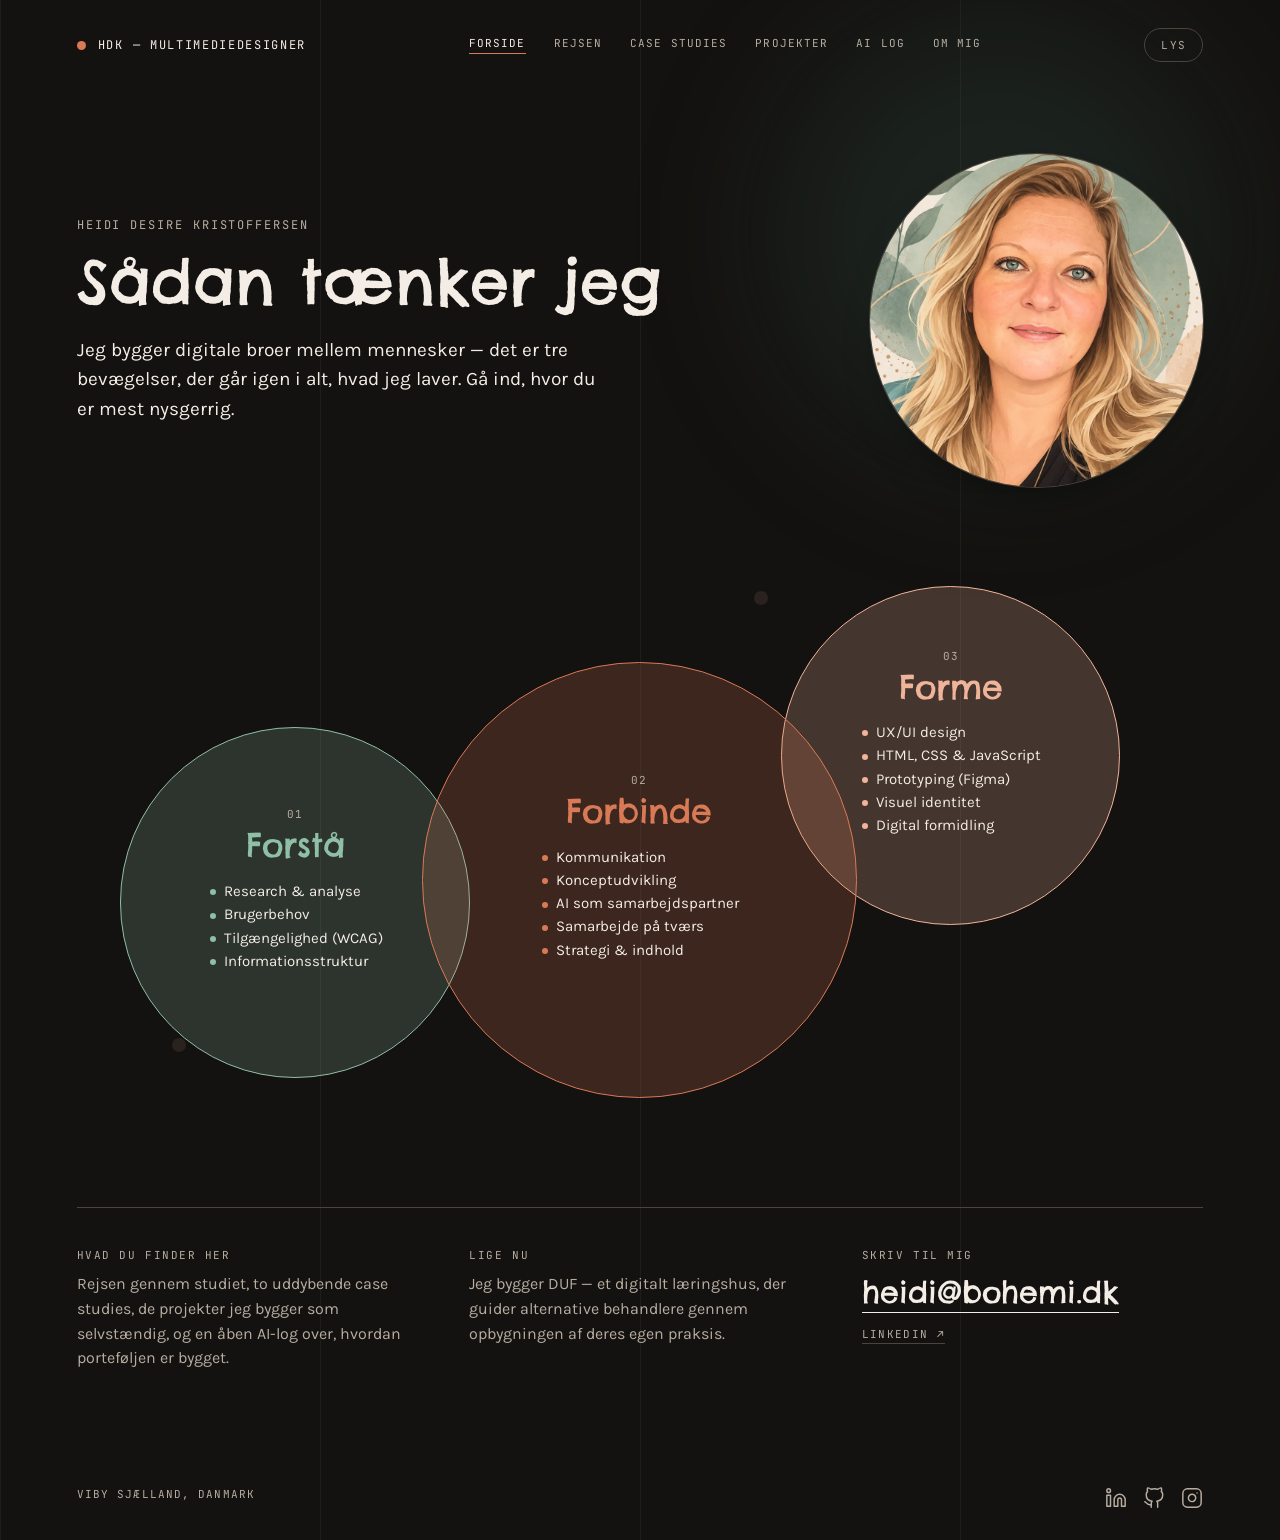
==== commit 8a989eb3: "ny forside med opdaterede bobler" ====
--- a/index.html
+++ b/index.html
@@ -3,7 +3,7 @@
 <head>
     <meta charset="UTF-8">
     <meta name="viewport" content="width=device-width, initial-scale=1.0">
-    <title>Heidi Desire Kristoffersen — Portfolio under opbygning</title>
+    <title>Heidi Desire Kristoffersen — Multimediedesigner</title>
     <meta name="description" content="Digital portfolio for Heidi Desire Kristoffersen, multimediedesigner og iværksætter.">
     <link rel="preconnect" href="https://fonts.googleapis.com">
     <link rel="preconnect" href="https://fonts.gstatic.com" crossorigin>
@@ -33,46 +33,60 @@
             </button>
         </header>
 
-        <main class="main">
-            <div class="welcome">
-                <div class="welcome-portrait">
-                    <img src="img/portraet-heidi.png" alt="Portræt af Heidi Desire Kristoffersen">
+        <main class="main main-home">
+            <section class="hero">
+                <div class="hero-text">
+                    <p class="eyebrow">Heidi Desire Kristoffersen</p>
+                    <h1 class="title">Sådan tænker jeg</h1>
+                    <p class="manifest">Jeg bygger digitale broer mellem mennesker — det er tre bevægelser, der går igen i alt, hvad jeg laver. Gå ind, hvor du er mest nysgerrig.</p>
                 </div>
-                <div>
-                    <div class="welcome-name">Heidi Desire Kristoffersen</div>
-                    <div class="welcome-sub" style="position: relative; display: inline-block;">
-                        byder velkommen
-                        <span class="hotspot" style="left: 100%; top: 50%; margin-left: 14px; transform: translateY(-50%);">
-                            <button type="button" class="hotspot-trigger" aria-label="Skjult fund — tryk for at afsløre"></button>
-                            <span class="hotspot-marker" aria-hidden="true"></span>
-                            <span class="hotspot-reveal">Et lille fund — slå JavaScript til for at se det.</span>
-                        </span>
-                    </div>
-                </div>
-            </div>
-
-            <p class="eyebrow">Velkommen ind</p>
-            <h1 class="title">Sådan tænker jeg</h1>
-            <p class="manifest">Jeg bygger digitale broer mellem mennesker — det er tre bevægelser, der går igen i alt, hvad jeg laver. Gå ind, hvor du er mest nysgerrig.</p>
+                <figure class="hero-portrait">
+                    <img src="img/portraet-heidi.webp" alt="Portræt af Heidi Desire Kristoffersen" width="900" height="1200">
+                </figure>
+            </section>
 
             <div class="bubble-wrap">
-                <div class="bubble bubble-01">
+                <a class="bubble bubble-01" href="case-studies/webtilgaengelighed.html">
                     <span class="bubble-index">01</span>
-                    <div class="bubble-name">Forstå</div>
-                    <p class="bubble-text">Jeg starter sjældent med løsningen. Jeg starter med at undersøge, hvad der egentlig er på spil.</p>
-                    <span class="bubble-arrow">→ udforsk</span>
-                </div>
-                <div class="bubble bubble-02">
+                    <span class="bubble-name">Forstå</span>
+                    <ul class="bubble-list">
+                        <li>Research &amp; analyse</li>
+                        <li>Brugerbehov</li>
+                        <li>Tilgængelighed (WCAG)</li>
+                        <li>Informationsstruktur</li>
+                    </ul>
+                    <span class="bubble-arrow">→ Case: Webtilgængelighed</span>
+                </a>
+                <a class="bubble bubble-02" href="om-mig.html">
                     <span class="bubble-index">02</span>
-                    <div class="bubble-name">Forbinde</div>
-                    <p class="bubble-text">Jeg bygger digitale broer mellem mennesker, idéer og teknologi — det er her, jeg er stærkest.</p>
-                    <span class="bubble-arrow">→ udforsk</span>
-                </div>
-                <div class="bubble bubble-03">
+                    <span class="bubble-name">Forbinde</span>
+                    <ul class="bubble-list">
+                        <li>Kommunikation</li>
+                        <li>Konceptudvikling</li>
+                        <li>AI som samarbejdspartner</li>
+                        <li>Samarbejde på tværs</li>
+                        <li>Strategi &amp; indhold</li>
+                    </ul>
+                    <span class="bubble-arrow">→ Om mig</span>
+                </a>
+                <a class="bubble bubble-03" href="case-studies/cybersikker.html">
                     <span class="bubble-index">03</span>
-                    <div class="bubble-name">Forme</div>
-                    <p class="bubble-text">Herfra bliver det til kode, design og noget, man rent faktisk kan bruge.</p>
-                    <span class="bubble-arrow">→ udforsk</span>
+                    <span class="bubble-name">Forme</span>
+                    <ul class="bubble-list">
+                        <li>UX/UI design</li>
+                        <li>HTML, CSS &amp; JavaScript</li>
+                        <li>Prototyping (Figma)</li>
+                        <li>Visuel identitet</li>
+                        <li>Digital formidling</li>
+                    </ul>
+                    <span class="bubble-arrow">→ Case: Cybersikker</span>
+                </a>
+
+                <!-- Fund-punkt: over boblerne, mellem Forbinde og Forme -->
+                <div class="hotspot hotspot-bubbles">
+                    <button type="button" class="hotspot-trigger" aria-label="Skjult fund — tryk for at afsløre"></button>
+                    <span class="hotspot-marker" aria-hidden="true"></span>
+                    <span class="hotspot-reveal">Et lille fund — slå JavaScript til for at se det.</span>
                 </div>
 
                 <div class="hotspot" style="left: 5%; top: 88%;">
@@ -84,8 +98,8 @@
 
             <div class="info-grid">
                 <div class="info-col">
-                    <span class="info-label">Hvad der kommer</span>
-                    <p class="info-text">Rejsen gennem fire semestre, to uddybende case studies, og de projekter jeg bygger lige nu som selvstændig.</p>
+                    <span class="info-label">Hvad du finder her</span>
+                    <p class="info-text">Rejsen gennem studiet, to uddybende case studies, de projekter jeg bygger som selvstændig, og en åben AI-log over, hvordan porteføljen er bygget.</p>
                 </div>
 
                 <div class="info-col">
--- a/css/style.css
+++ b/css/style.css
@@ -220,47 +220,6 @@
   margin: 0 auto;
 }
 
-.welcome {
-  display: flex;
-  align-items: center;
-  gap: 14px;
-  margin-bottom: clamp(20px, 3vw, 24px);
-  animation: dcFadeUp .6s ease both;
-}
-
-.welcome-portrait {
-  width: 56px;
-  height: 56px;
-  border-radius: 50%;
-  overflow: hidden;
-  flex-shrink: 0;
-  box-shadow: 0 0 0 1px var(--forbind), 0 12px 28px -16px rgba(0,0,0,.55);
-  transition: box-shadow .5s ease;
-}
-
-.welcome-portrait img {
-  width: 100%;
-  height: 100%;
-  object-fit: cover;
-  object-position: 50% 12%;
-}
-
-.welcome-name {
-  font-family: var(--font-display);
-  font-weight: var(--font-display-weight);
-  font-size: 18px;
-  color: var(--ink);
-}
-
-.welcome-sub {
-  margin-top: 2px;
-  font-family: 'JetBrains Mono', monospace;
-  font-size: 10px;
-  letter-spacing: .12em;
-  text-transform: uppercase;
-  color: var(--muted);
-}
-
 .eyebrow {
   margin: 0;
   font-family: 'JetBrains Mono', monospace;
@@ -290,34 +249,88 @@
   animation: dcFadeUp .8s ease .16s both;
 }
 
+/* ---- Forside: top i to kolonner (navn + overskrift | portræt) ---- */
+.main-home {
+  justify-content: flex-start;
+  padding-top: clamp(32px, 6vw, 64px);
+}
+
+.hero {
+  display: grid;
+  grid-template-columns: minmax(0, 1fr) clamp(200px, 26vw, 340px);
+  gap: clamp(28px, 5vw, 72px);
+  align-items: center;
+}
+
+.hero-portrait {
+  margin: 0;
+  aspect-ratio: 1;
+  border-radius: 50%;
+  overflow: hidden;
+  box-shadow: 0 0 0 1px var(--chip-border), 0 24px 48px -28px rgba(0,0,0,.6);
+  animation: dcFadeUp .9s ease .15s both;
+}
+
+.hero-portrait img {
+  display: block;
+  width: 100%;
+  height: 100%;
+  object-fit: cover;
+  object-position: 50% 22%;
+}
+
+@media (max-width: 760px) {
+  .hero {
+    grid-template-columns: 1fr;
+  }
+  .hero-portrait {
+    width: min(64vw, 260px);
+    justify-self: center;
+    order: -1;
+  }
+}
+
+/* ---- Forside: tre overlappende bobler (Forstå / Forbinde / Forme) ----
+   Placeringerne følger Heidis FigJam-skitse: venstre lav, midterste størst,
+   højre mindst og højest. Alle mål er i procent af .bubble-wrap. */
 .bubble-wrap {
   position: relative;
   width: 100%;
   max-width: 1040px;
-  margin: clamp(36px, 6vw, 56px) auto 0;
-  aspect-ratio: 1112 / 560;
+  margin: clamp(40px, 7vw, 72px) auto 0;
+  aspect-ratio: 860 / 450;
   animation: dcFadeUp .9s ease .2s both;
 }
 
 .bubble {
   position: absolute;
+  aspect-ratio: 1;
   border-radius: 50%;
   display: flex;
   flex-direction: column;
   align-items: center;
   justify-content: center;
   text-align: center;
-  padding: clamp(18px, 3vw, 32px);
+  padding: clamp(18px, 3vw, 36px);
+  color: var(--ink);
+  text-decoration: none;
   transition: transform .3s ease, box-shadow .3s ease;
-  cursor: default;
-}
-
-.bubble:hover {
+}
+
+.bubble:hover,
+.bubble:focus-visible {
   transform: scale(1.035);
   box-shadow: 0 18px 40px -20px rgba(20,18,16,.35);
-}
-
-.bubble:hover .bubble-arrow {
+  z-index: 5;
+}
+
+.bubble:focus-visible {
+  outline: 2px solid var(--accent);
+  outline-offset: 4px;
+}
+
+.bubble:hover .bubble-arrow,
+.bubble:focus-visible .bubble-arrow {
   opacity: 1;
   transform: translateY(0);
 }
@@ -330,19 +343,43 @@
 }
 
 .bubble-name {
-  margin-top: 8px;
+  display: block;
+  margin-top: 6px;
   font-family: var(--font-display);
   font-weight: var(--font-display-weight);
-}
-
-.bubble-text {
-  margin: 14px 0 0;
-  line-height: 1.5;
-  color: var(--ink);
+  font-size: clamp(22px, 2.6vw, 36px);
+  line-height: 1.1;
+  color: var(--accent);
+}
+
+/* Kompetencerne — venstrestillet liste, centreret som blok, prik i accentfarven */
+.bubble-list {
+  margin: clamp(10px, 1.6vw, 16px) 0 0;
+  padding: 0;
+  list-style: none;
+  text-align: left;
+  font-size: clamp(12.5px, 1.25vw, 15px);
+  line-height: 1.55;
+}
+
+.bubble-list li {
+  position: relative;
+  padding-left: 16px;
+}
+
+.bubble-list li::before {
+  content: '';
+  position: absolute;
+  left: 2px;
+  top: .62em;
+  width: 6px;
+  height: 6px;
+  border-radius: 50%;
+  background: var(--accent);
 }
 
 .bubble-arrow {
-  margin-top: 14px;
+  margin-top: 12px;
   opacity: 0;
   transform: translateY(4px);
   transition: opacity .25s ease, transform .25s ease;
@@ -350,31 +387,36 @@
   font-size: 10px;
   letter-spacing: .1em;
   text-transform: uppercase;
+  color: var(--accent);
 }
 
 .bubble-01 {
-  left: 9%; top: 3.6%; width: 32.4%; height: 64.3%;
+  --accent: var(--forsta);
+  left: 0; top: 31%; width: 33.7%;
   background: var(--forsta-fill); border: 1px solid var(--forsta);
-}
-.bubble-01 .bubble-name { font-size: clamp(22px, 2.4vw, 34px); color: var(--forsta); }
-.bubble-01 .bubble-text { font-size: 14px; max-width: 220px; }
-.bubble-01 .bubble-arrow { color: var(--forsta); }
+  z-index: 1;
+}
 
 .bubble-02 {
-  left: 36%; top: 23.2%; width: 36%; height: 71.4%;
+  --accent: var(--forbind);
+  left: 29%; top: 19%; width: 41.9%;
   background: var(--forbind-fill); border: 1px solid var(--forbind);
-}
-.bubble-02 .bubble-name { font-size: clamp(24px, 2.7vw, 38px); color: var(--forbind); }
-.bubble-02 .bubble-text { font-size: 14.5px; max-width: 240px; }
-.bubble-02 .bubble-arrow { color: var(--forbind); }
+  z-index: 2;
+}
 
 .bubble-03 {
-  left: 68.3%; top: 7.1%; width: 30.6%; height: 60.7%;
+  --accent: var(--forme);
+  left: 63.6%; top: 5%; width: 32.6%;
   background: var(--forme-fill); border: 1px solid var(--forme);
-}
-.bubble-03 .bubble-name { font-size: clamp(22px, 2.4vw, 34px); color: var(--forme); }
-.bubble-03 .bubble-text { font-size: 14px; max-width: 210px; }
-.bubble-03 .bubble-arrow { color: var(--forme); }
+  z-index: 1;
+}
+
+/* Fund-punkt over boblerne, mellem Forbinde og Forme */
+.hotspot-bubbles {
+  left: 61%;
+  top: 6%;
+  z-index: 6;
+}
 
 @media (max-width: 760px) {
   .bubble-wrap {
@@ -383,13 +425,19 @@
     display: flex;
     flex-direction: column;
     align-items: center;
-    gap: 24px;
   }
   .bubble {
-    position: static;
-    width: min(78vw, 300px) !important;
-    height: min(78vw, 300px) !important;
+    position: relative;
+    left: auto; top: auto;
+    width: min(82vw, 310px);
   }
+  /* Boblerne overlapper også på mobil — skiftevis lidt til venstre og højre */
+  .bubble + .bubble { margin-top: -34px; }
+  .bubble-01 { align-self: flex-start; }
+  .bubble-02 { align-self: flex-end; }
+  .bubble-03 { align-self: flex-start; }
+  .hotspot-bubbles { left: auto; right: 8px; top: 64%; }
+  .bubble-list { font-size: 14px; }
 }
 
 .info-grid {
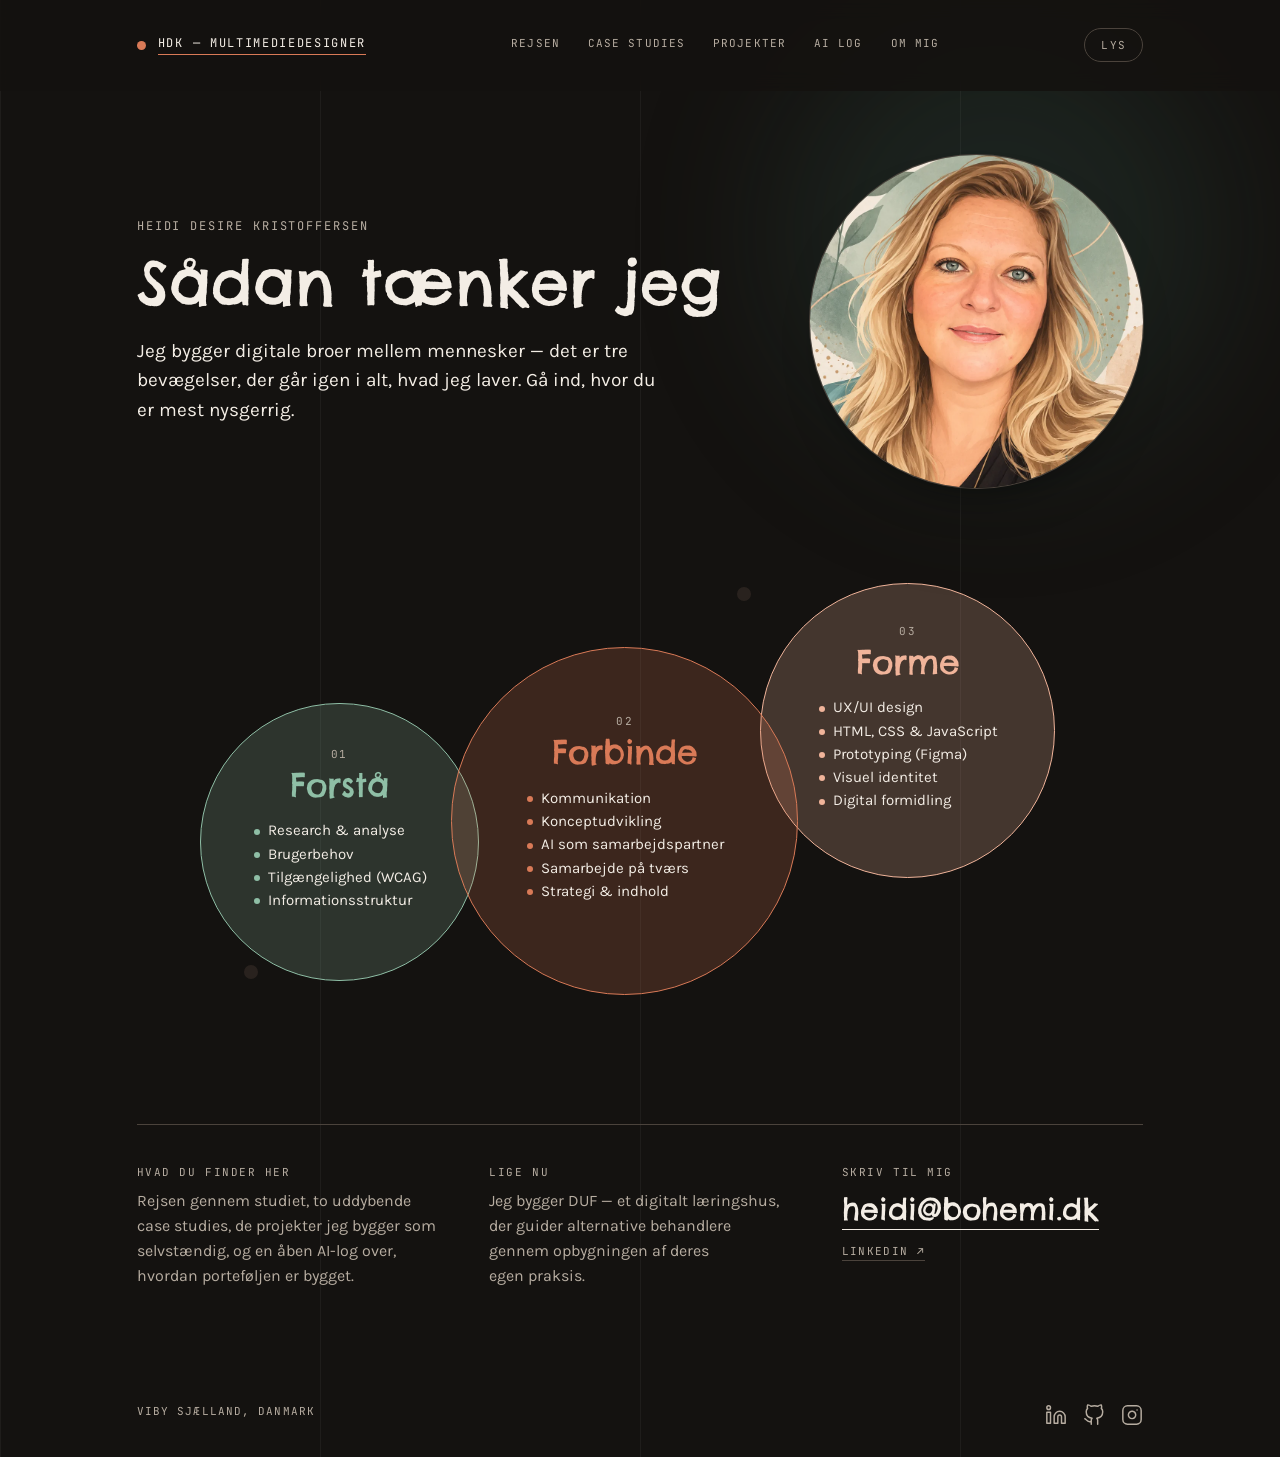
==== commit e9af55db: "header, navigation, finjusteringer" ====
--- a/index.html
+++ b/index.html
@@ -16,12 +16,11 @@
         <div class="glow" id="glow"></div>
 
         <header class="header">
-            <div class="brand">
+            <a class="brand" href="index.html" title="Til forsiden" aria-current="page">
                 <span class="status-dot"></span>
                 <span>HDK — Multimediedesigner</span>
-            </div>
+            </a>
             <nav class="site-nav" aria-label="Hovednavigation">
-                <a href="index.html" class="active">Forside</a>
                 <a href="rejsen.html">Rejsen</a>
                 <a href="case-studies/index.html">Case studies</a>
                 <a href="projekter.html">Projekter</a>
--- a/css/style.css
+++ b/css/style.css
@@ -3,6 +3,13 @@
      Chelsea Market (prøves 28/9) findes kun i én vægt (400). */
   --font-display: 'Chelsea Market', system-ui, cursive;
   --font-display-weight: 400;
+
+  /* Sitets "ramme": header, footer og pilen holder sig inden for samme
+     bredde som case studiernes indhold, så intet flyder ud i hjørnerne
+     på store skærme. */
+  --frame: 1160px;
+  --gutter: clamp(20px, 6vw, 88px);
+  --frame-inset: max(0px, (100% - var(--frame)) / 2);
 
   --light-bg: #F6F1EA;
   --dark-bg: #141210;
@@ -56,6 +63,7 @@
   isolation: isolate; /* lyskegle og gitter kan ligge bag alt indhold */
   min-height: 100vh;
   overflow-x: hidden;
+  overflow-x: clip; /* 'clip' i stedet for 'hidden', så den faste (sticky) header virker */
   background: var(--bg);
   color: var(--ink);
   transition: background .5s ease, color .5s ease;
@@ -207,7 +215,7 @@
   flex-direction: column;
   justify-content: center;
   padding: clamp(24px, 5vw, 40px) clamp(20px, 6vw, 88px) clamp(48px, 8vw, 96px);
-  max-width: 1360px;
+  max-width: var(--frame); /* samme ramme som header og footer (før 1360px) */
   width: 100%;
   margin: 0 auto;
 }
@@ -296,7 +304,10 @@
 .bubble-wrap {
   position: relative;
   width: 100%;
-  max-width: 1040px;
+  /* Boblernes størrelse: gør max-width mindre/større for at skalere alle
+     tre på én gang (placering og overlap følger med, da de er i %).
+     Var 1040px (i praksis 984px, pga. sidens ramme). */
+  max-width: 880px;
   margin: clamp(40px, 7vw, 72px) auto 0;
   aspect-ratio: 860 / 450;
   animation: dcFadeUp .9s ease .2s both;
@@ -392,21 +403,21 @@
 
 .bubble-01 {
   --accent: var(--forsta);
-  left: 0; top: 31%; width: 33.7%;
+  left: 0; top: 31%; width: 31.7%;
   background: var(--forsta-fill); border: 1px solid var(--forsta);
   z-index: 1;
 }
 
 .bubble-02 {
   --accent: var(--forbind);
-  left: 29%; top: 19%; width: 41.9%;
+  left: 28.5%; top: 19%; width: 39.5%;
   background: var(--forbind-fill); border: 1px solid var(--forbind);
   z-index: 2;
 }
 
 .bubble-03 {
   --accent: var(--forme);
-  left: 63.6%; top: 5%; width: 32.6%;
+  left: 63.6%; top: 5%; width: 33.6%;
   background: var(--forme-fill); border: 1px solid var(--forme);
   z-index: 1;
 }
@@ -2938,7 +2949,10 @@
 }
 
 .reflect-portrait {
-  margin: 24px 0 0;
+  /* Overskriften ligger nu i venstre kolonne sammen med teksten.
+     30px = emne-labelens højde (16px) + afstand (14px), så billedets
+     top flugter med overskriftens top. */
+  margin: 30px 0 0;
 }
 
 .reflect-portrait img {
@@ -3074,3 +3088,537 @@
 .timeline-item::before {
   z-index: 1;
 }
+
+/* ---- Om mig: CV-kort med miniature af PDF'en (om-mig.html) ---- */
+
+.cv-section {
+  animation: dcFadeUp .8s ease .22s both;
+}
+
+.cv-grid {
+  display: grid;
+  grid-template-columns: repeat(auto-fit, minmax(min(100%, 260px), 1fr));
+  gap: clamp(20px, 3vw, 32px);
+  margin-top: clamp(24px, 4vw, 36px);
+}
+
+.cv-card {
+  --accent: var(--forbind);
+  --accent-fill: var(--forbind-fill);
+  display: flex;
+  flex-direction: column;
+  text-decoration: none;
+  color: var(--ink);
+  border: 1px solid var(--chip-border);
+  border-radius: 18px;
+  padding: clamp(18px, 2.6vw, 24px);
+  transition: border-color .3s ease, background-color .3s ease, transform .3s ease;
+}
+
+.cv-card.is-forsta  { --accent: var(--forsta);  --accent-fill: var(--forsta-fill); }
+.cv-card.is-forbind { --accent: var(--forbind); --accent-fill: var(--forbind-fill); }
+
+.cv-card:hover,
+.cv-card:focus-visible {
+  border-color: var(--accent);
+  background-color: var(--accent-fill);
+  transform: translateY(-2px);
+}
+
+.cv-card:focus-visible {
+  outline: 2px solid var(--accent);
+  outline-offset: 3px;
+}
+
+/* Miniaturen ligger som et ark papir på bordet — en hårlinje, ingen skygge */
+.cv-thumb {
+  display: block;
+  overflow: hidden;
+  border: 1px solid var(--chip-border);
+  border-radius: 8px;
+  aspect-ratio: 210 / 297;
+  transform: rotate(-1.2deg);
+  transition: transform .35s ease, border-color .3s ease;
+}
+
+.cv-card.is-forsta .cv-thumb { transform: rotate(1.2deg); }
+
+.cv-card:hover .cv-thumb,
+.cv-card:focus-visible .cv-thumb {
+  transform: rotate(0deg) scale(1.02);
+  border-color: var(--accent);
+}
+
+.cv-thumb img {
+  display: block;
+  width: 100%;
+  height: 100%;
+  object-fit: cover;
+}
+
+.cv-card-label {
+  margin-top: 20px;
+  font-family: 'JetBrains Mono', monospace;
+  font-size: 10px;
+  letter-spacing: .12em;
+  text-transform: uppercase;
+  color: var(--muted);
+}
+
+.cv-card-title {
+  margin-top: 8px;
+  font-family: var(--font-display);
+  font-weight: var(--font-display-weight);
+  font-size: clamp(24px, 3vw, 30px);
+  color: var(--accent);
+}
+
+.cv-card-text {
+  margin-top: 10px;
+  font-size: 14.5px;
+  line-height: 1.55;
+  color: var(--muted);
+}
+
+.cv-card-open {
+  align-self: flex-start;
+  margin-top: 16px;
+  font-family: 'JetBrains Mono', monospace;
+  font-size: 11px;
+  letter-spacing: .1em;
+  text-transform: uppercase;
+  color: var(--accent);
+  border-bottom: 1px solid var(--accent);
+  padding-bottom: 2px;
+}
+
+@media (prefers-reduced-motion: reduce) {
+  .cv-section { animation: none; }
+  .cv-card, .cv-thumb { transition: none; }
+  .cv-card:hover, .cv-card:focus-visible { transform: none; }
+}
+
+/* ---- Om mig: intro, sektioner, styrker, Nala og kontakt (om-mig.html) ---- */
+
+.main-about {
+  max-width: 980px;
+}
+
+.about-hero {
+  grid-template-columns: minmax(0, 1fr) clamp(180px, 24vw, 300px);
+}
+
+/* Det ægte foto fra CV'erne: rund beskæring med terracotta-ring som på multimedie-CV'et */
+.about-photo {
+  background: var(--forsta-fill);
+  box-shadow: none;
+  outline: 2px solid var(--forbind);
+  outline-offset: 6px;
+}
+
+.about-photo img {
+  object-position: 50% 30%;
+}
+
+.about-section {
+  --accent: var(--forbind);
+  margin-top: clamp(56px, 8vw, 88px);
+}
+
+.about-section.is-forsta { --accent: var(--forsta); }
+.about-section.is-forbind { --accent: var(--forbind); }
+.about-section.is-forme { --accent: var(--forme); }
+
+.about-num {
+  font-family: var(--font-display);
+  font-weight: var(--font-display-weight);
+  font-size: clamp(28px, 3.6vw, 38px);
+  color: var(--accent);
+}
+
+.about-text {
+  max-width: 62ch;
+}
+
+.about-text p {
+  margin: 16px 0 0;
+  font-size: 16px;
+  line-height: 1.7;
+  color: var(--ink);
+  text-wrap: pretty;
+}
+
+.about-text strong {
+  font-weight: 600;
+  color: var(--accent);
+}
+
+.about-quote {
+  border-left-color: var(--accent);
+}
+
+/* Styrker (VIA) */
+.strength-grid {
+  display: grid;
+  grid-template-columns: repeat(auto-fit, minmax(min(100%, 280px), 1fr));
+  gap: clamp(18px, 2.6vw, 26px);
+  margin-top: clamp(24px, 4vw, 32px);
+}
+
+.strength-box {
+  border: 1px solid var(--chip-border);
+  border-radius: 18px;
+  padding: clamp(20px, 2.8vw, 26px);
+}
+
+.strength-box.is-top {
+  border-color: var(--accent);
+  background: var(--forme-fill);
+}
+
+.strength-title {
+  margin: 0;
+  font-family: 'JetBrains Mono', monospace;
+  font-size: 11px;
+  font-weight: 500;
+  letter-spacing: .12em;
+  text-transform: uppercase;
+  color: var(--accent);
+}
+
+.strength-title span {
+  margin-left: 8px;
+  color: var(--muted);
+}
+
+.strength-box.is-bottom .strength-title {
+  color: var(--muted);
+}
+
+.strength-note {
+  margin: 10px 0 0;
+  font-size: 14px;
+  line-height: 1.55;
+  color: var(--muted);
+}
+
+.strength-list {
+  margin: 16px 0 0;
+  padding-left: 2.2em;
+  font-family: var(--font-display);
+  font-weight: var(--font-display-weight);
+  font-size: clamp(19px, 2.2vw, 22px);
+  line-height: 1.5;
+  color: var(--ink);
+}
+
+.strength-list li::marker {
+  font-family: 'JetBrains Mono', monospace;
+  font-size: 12px;
+  color: var(--muted);
+}
+
+.strength-box.is-bottom .strength-list {
+  color: var(--muted);
+}
+
+.team-roles {
+  margin-top: clamp(28px, 4vw, 36px);
+}
+
+.team-roles .chip-row {
+  margin: 14px 0 0;
+  padding: 0;
+  list-style: none;
+}
+
+.team-roles .chip-row-item {
+  color: var(--ink);
+  border-color: var(--accent);
+}
+
+/* Nala */
+.nala {
+  display: grid;
+  grid-template-columns: clamp(180px, 28vw, 280px) minmax(0, 1fr);
+  gap: clamp(24px, 4vw, 44px);
+  align-items: start;
+  margin-top: clamp(20px, 3vw, 28px);
+}
+
+.nala .about-text p:first-child {
+  margin-top: 0;
+}
+
+.nala-photo {
+  margin: 0;
+  transform: rotate(-1.5deg);
+}
+
+.nala-photo img {
+  display: block;
+  width: 100%;
+  height: auto;
+  border-radius: 12px;
+  border: 1px solid var(--chip-border);
+}
+
+.nala-photo figcaption {
+  margin-top: 10px;
+  font-family: 'JetBrains Mono', monospace;
+  font-size: 10px;
+  letter-spacing: .1em;
+  text-transform: uppercase;
+  color: var(--muted);
+}
+
+@media (max-width: 640px) {
+  .nala {
+    grid-template-columns: 1fr;
+  }
+  .nala-photo {
+    width: min(70vw, 260px);
+  }
+}
+
+/* Kontakt */
+.about-cta {
+  margin-top: clamp(56px, 8vw, 88px);
+  padding: clamp(24px, 4vw, 40px);
+  border: 1px solid var(--forbind);
+  border-radius: 18px;
+  background: var(--forbind-fill);
+}
+
+.about-cta p {
+  margin: 14px 0 0;
+  max-width: 58ch;
+  font-size: 16px;
+  line-height: 1.65;
+  color: var(--ink);
+}
+
+.about-cta-links {
+  display: flex;
+  flex-wrap: wrap;
+  gap: 14px 28px;
+  margin-top: 20px;
+}
+
+@media (prefers-reduced-motion: reduce) {
+  .nala-photo { transform: none; }
+}
+
+/* ------------------------------------------------------------------
+   Sticky header + "tilbage til toppen"  (branch: sticky-nav)
+   ------------------------------------------------------------------ */
+
+/* Ankerlinks (fx spread-navigationen i case studies) lander under
+   headeren i stedet for at blive gemt bag den. */
+html { scroll-padding-top: 88px; }
+
+@media (prefers-reduced-motion: no-preference) {
+  html { scroll-behavior: smooth; }
+}
+
+.header {
+  position: sticky;
+  top: 0;
+  z-index: 20;
+  background: var(--bg);
+  background: color-mix(in srgb, var(--bg) 86%, transparent);
+  -webkit-backdrop-filter: blur(10px);
+  backdrop-filter: blur(10px);
+  border-bottom: 1px solid transparent;
+  transition: padding .3s ease, border-color .3s ease, background .5s ease;
+}
+
+/* Når man har scrollet lidt, bliver headeren lavere og får en fin streg. */
+.header.is-scrolled {
+  padding-top: 14px;
+  padding-bottom: 14px;
+  border-bottom-color: var(--chip-border);
+}
+
+/* På mobil fylder headeren flere linjer, så her følger den med
+   siden som før — pilen klarer turen tilbage til toppen. */
+@media (max-width: 760px) {
+  html { scroll-padding-top: 16px; }
+  .header { position: relative; }
+}
+
+/* Pilen "tilbage til toppen" — oprettes af js/main.js på alle sider */
+.to-top {
+  position: fixed;
+  right: calc(var(--frame-inset) + clamp(16px, 2vw, 24px));
+  bottom: clamp(16px, 3vw, 32px);
+  z-index: 30;
+  display: grid;
+  place-items: center;
+  width: 48px;
+  height: 48px;
+  padding: 0;
+  /* Lysere end baggrunden, så pilen kan ses, også når den ligger over indhold */
+  border: 1px solid color-mix(in srgb, var(--ink) 38%, var(--bg));
+  border-radius: 50%;
+  background: #2E2925;
+  background: color-mix(in srgb, var(--ink) 16%, var(--bg));
+  color: var(--ink);
+  cursor: pointer;
+  box-shadow: 0 10px 26px -10px rgba(0, 0, 0, .6);
+  opacity: 0;
+  visibility: hidden;
+  transform: translateY(12px);
+  transition: opacity .3s ease, transform .3s ease, visibility 0s linear .3s,
+              border-color .25s ease, background .5s ease, color .5s ease;
+}
+
+.to-top.is-visible {
+  opacity: 1;
+  visibility: visible;
+  transform: none;
+  transition: opacity .3s ease, transform .3s ease, visibility 0s,
+              border-color .25s ease, background .5s ease, color .5s ease;
+}
+
+.to-top:hover {
+  border-color: var(--forbind);
+  background: color-mix(in srgb, var(--forbind) 28%, var(--bg));
+}
+
+.to-top:focus-visible {
+  outline: 2px solid var(--ink);
+  outline-offset: 3px;
+}
+
+.to-top svg {
+  width: 20px;
+  height: 20px;
+  fill: none;
+  stroke: currentColor;
+  stroke-width: 1.8;
+  stroke-linecap: round;
+  stroke-linejoin: round;
+  transition: transform .25s ease;
+}
+
+.to-top:hover svg { transform: translateY(-2px); }
+
+/* Løft pilen op over footerens ikoner, når man er helt nede. */
+.page.footer-in-view .to-top { bottom: calc(var(--footer-h, 72px) + 12px); }
+
+@media (prefers-reduced-motion: reduce) {
+  .header, .to-top, .to-top svg { transition: none; }
+}
+
+.header:focus { outline: none; } /* får kun fokus, når pilen sender én op */
+
+/* ---- Case studies: afsnitsnummer i samme stil som Om mig (branch: sticky-nav) ----
+   Erstatter den gamle "Spread 04 · …"-label: stort tal i overskriftsfonten,
+   emnet som lille label over overskriften (kun hvis det adskiller sig fra den). */
+.spread-head {
+  display: grid;
+  grid-template-columns: auto minmax(0, 1fr);
+  column-gap: clamp(14px, 2.4vw, 24px);
+  align-items: baseline;
+}
+
+/* Emne-labelen ligger over begge, tal og overskrift står på samme linje. */
+.spread-head-text { display: contents; }
+
+.spread-head .spread-eyebrow {
+  grid-column: 1 / -1;
+  grid-row: 1;
+  line-height: 16px;
+  margin-bottom: 14px;
+}
+
+.spread-num {
+  grid-column: 1;
+  grid-row: 2;
+  font-family: var(--font-display);
+  font-weight: var(--font-display-weight);
+  font-size: clamp(28px, 3.6vw, 38px);
+  line-height: 1;
+  color: var(--forbind);
+}
+
+.spread-head .spread-title {
+  grid-column: 2;
+  grid-row: 2;
+  margin-top: 0;
+}
+
+/* ---- Header og footer inden for rammen (branch: sticky-nav) ----
+   Baggrund/streg går stadig i fuld bredde, men navn, menu, tema-knap,
+   "Viby Sjælland" og SoMe-ikonerne flugter med indholdet. */
+.header,
+.footer {
+  padding-left: calc(var(--frame-inset) + var(--gutter));
+  padding-right: calc(var(--frame-inset) + var(--gutter));
+}
+
+/* ---- "Gå direkte til"-navigationen i case studies ---- */
+.spread-nav {
+  align-items: center;
+  gap: 8px;
+  padding: 16px 18px;
+}
+
+.spread-nav-label {
+  margin-right: 6px;
+  font-family: 'JetBrains Mono', monospace;
+  font-size: 11px;
+  letter-spacing: .12em;
+  text-transform: uppercase;
+  color: var(--muted);
+}
+
+.spread-nav .spread-nav-item {
+  min-width: 0;
+  height: auto;
+  padding: 7px 13px;
+  border: 1px solid var(--chip-border);
+  border-radius: 999px;
+  font-size: 10.5px;
+  letter-spacing: .1em;
+  text-transform: uppercase;
+  line-height: 1.3;
+  transition: background .2s ease, color .2s ease, border-color .2s ease;
+}
+
+.spread-nav .spread-nav-item:hover,
+.spread-nav .spread-nav-item:focus-visible {
+  border-color: var(--forbind);
+  background: var(--forbind-fill);
+  color: var(--ink);
+}
+
+.spread-nav .spread-nav-item:focus-visible {
+  outline: 2px solid var(--ink);
+  outline-offset: 2px;
+}
+
+/* ---- Navnet oppe i venstre hjørne er link til forsiden (branch: sticky-nav) ----
+   "Forside" er fjernet fra menuen. */
+.brand {
+  color: var(--ink);
+  text-decoration: none;
+  border-radius: 6px;
+}
+
+.brand span:last-child {
+  padding-bottom: 3px;
+  border-bottom: 1px solid transparent;
+  transition: border-color .25s ease;
+}
+
+.brand:hover span:last-child,
+.brand[aria-current="page"] span:last-child {
+  border-bottom-color: var(--forbind);
+}
+
+.brand:focus-visible {
+  outline: 1px solid var(--ink);
+  outline-offset: 6px;
+}
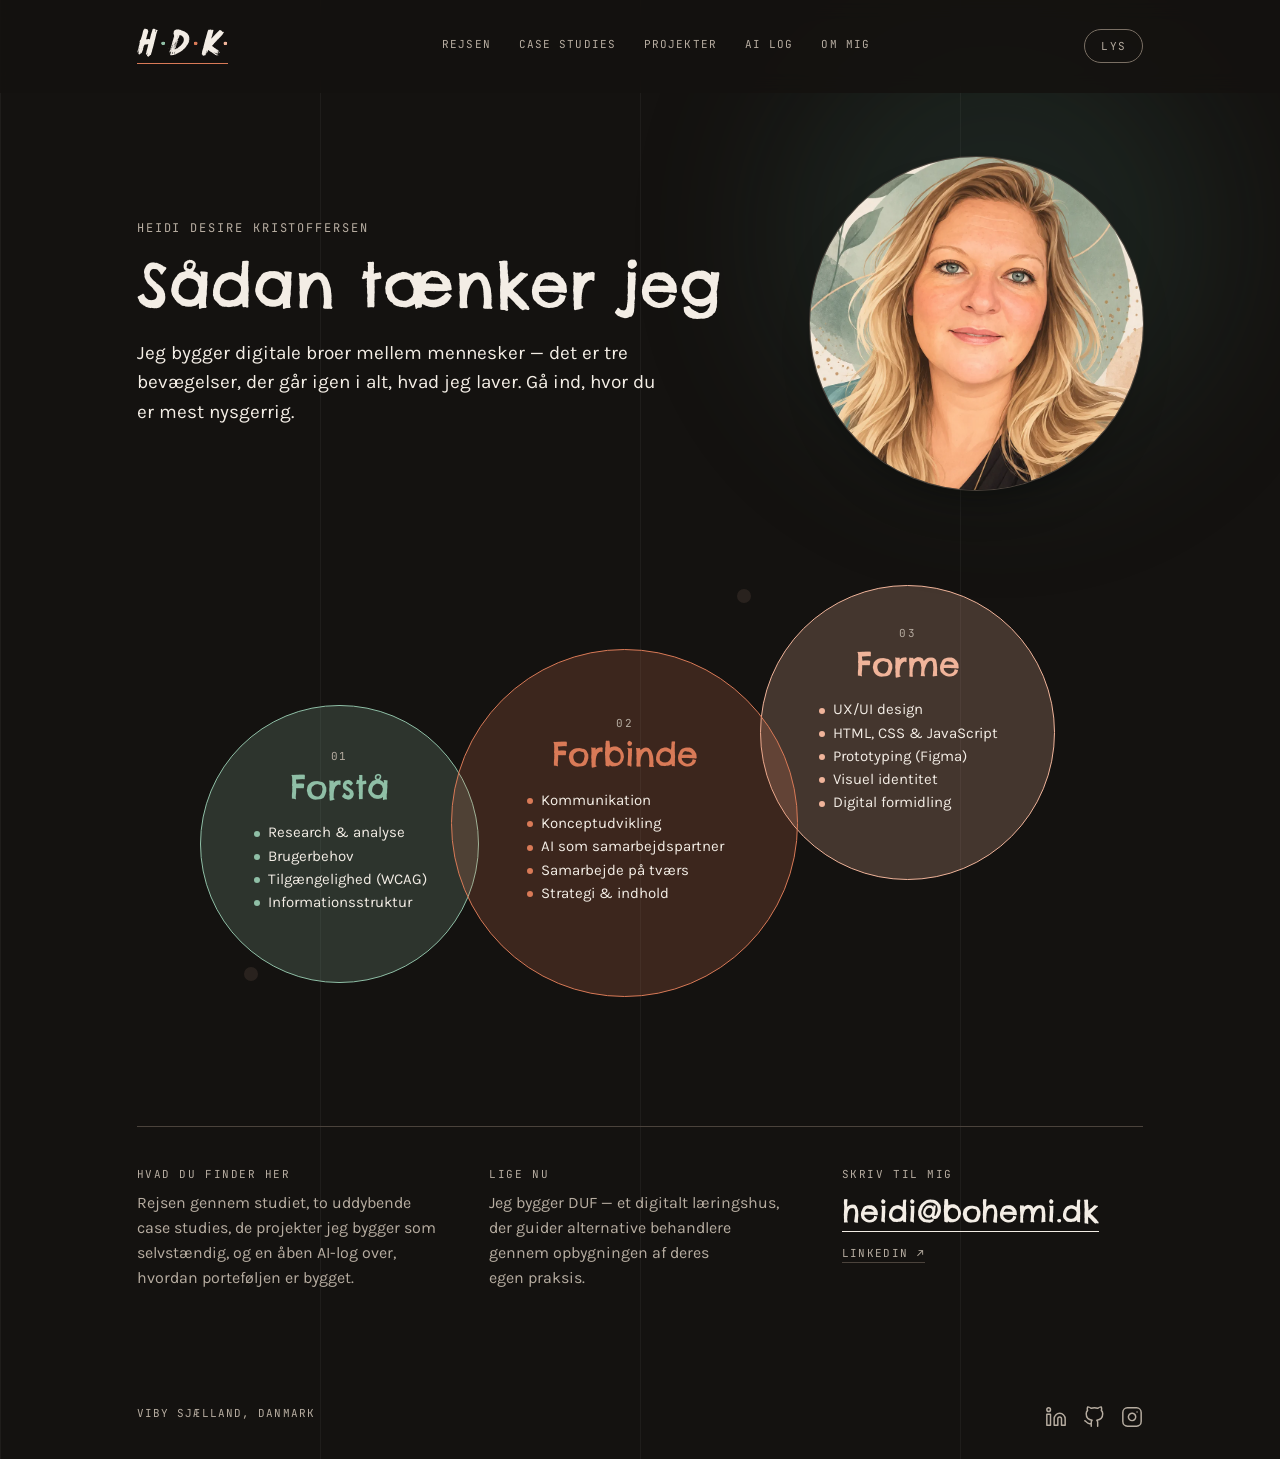
==== commit 638557f7: "WCAG tjek samt detalje ved skattejagt" ====
--- a/index.html
+++ b/index.html
@@ -12,13 +12,17 @@
 </head>
 <body>
     <div class="page dark" id="page">
+        <a class="skip-link" href="#indhold">Spring til indhold</a>
         <div class="grid-overlay"></div>
         <div class="glow" id="glow"></div>
 
         <header class="header">
             <a class="brand" href="index.html" title="Til forsiden" aria-current="page">
-                <span class="status-dot"></span>
-                <span>HDK — Multimediedesigner</span>
+                <span class="brand-mark">
+                    <img class="brand-logo brand-logo-dark" src="img/hdk-logo-moerkt-tema.svg" alt="" width="91" height="30">
+                    <img class="brand-logo brand-logo-light" src="img/hdk-logo-lyst-tema.svg" alt="" width="91" height="30">
+                </span>
+                <span class="sr-only">HDK — Multimediedesigner</span>
             </a>
             <nav class="site-nav" aria-label="Hovednavigation">
                 <a href="rejsen.html">Rejsen</a>
@@ -32,7 +36,7 @@
             </button>
         </header>
 
-        <main class="main main-home">
+        <main id="indhold" tabindex="-1" class="main main-home">
             <section class="hero">
                 <div class="hero-text">
                     <p class="eyebrow">Heidi Desire Kristoffersen</p>
--- a/css/style.css
+++ b/css/style.css
@@ -22,12 +22,13 @@
   /* same tones, deepened for legibility on a light ground */
   --forsta-light: #3F6B5C;
   --forbind-light: #9E411E;
-  --forme-light: #DC5318;
+  --forme-light: #9C4A08; /* WCAG (afslut, 30/9): før #DC5318 = 3,5:1 — nu over 4,5:1 */
 
   --bg: var(--light-bg);
   --ink: #1E1A16;
   --muted: #5C534B;
   --chip-border: #B0A69A;
+  --control-border: #877C70; /* kanter på knapper: min. 3:1 mod baggrunden (WCAG 1.4.11) */
 
   --forsta: var(--forsta-light);
   --forbind: var(--forbind-light);
@@ -76,6 +77,7 @@
   --ink: #F3EDE5;
   --muted: #B7ADA1;
   --chip-border: #4B433C;
+  --control-border: #7A6F64;
 
   --forsta: var(--forsta-dark);
   --forbind: var(--forbind-dark);
@@ -159,7 +161,7 @@
   display: flex;
   align-items: center;
   gap: 9px;
-  border: 1px solid var(--chip-border);
+  border: 1px solid var(--control-border);
   background: transparent;
   color: var(--muted);
   border-radius: 999px;
@@ -901,7 +903,7 @@
   display: inline-flex;
   align-items: center;
   gap: 7px;
-  border: 1px solid var(--chip-border);
+  border: 1px solid var(--control-border);
   background: transparent;
   color: var(--muted);
   border-radius: 999px;
@@ -2753,7 +2755,7 @@
   width: 42px;
   height: 42px;
   border-radius: 50%;
-  border: 1px solid var(--chip-border);
+  border: 1px solid var(--control-border);
   background: transparent;
   color: var(--ink);
   font-size: 18px;
@@ -2811,7 +2813,7 @@
   height: 28px;
   border-radius: 50%;
   background: var(--bg);
-  border: 1px solid var(--chip-border);
+  border: 1px solid var(--control-border);
   cursor: pointer;
   font-family: 'JetBrains Mono', monospace;
   font-size: 10.5px;
@@ -2992,7 +2994,7 @@
 .skat-chest-wrap {
   position: relative;
   display: block;
-  width: 72px;
+  width: 84px;
   margin: 2px auto 10px;
 }
 
@@ -3000,6 +3002,24 @@
   display: block;
   width: 100%;
   height: auto;
+}
+
+/* Diamanten ved hvert fund (img/diamant.svg) */
+.hotspot-reveal .skat-label {
+  display: flex;
+  align-items: center;
+  gap: 7px;
+}
+
+.skat-gem {
+  flex: none;
+  width: 18px;
+  height: auto;
+}
+
+.hotspot.is-lit .skat-gem,
+.hotspot:focus-within .skat-gem {
+  animation: skatPop .7s cubic-bezier(.3, 1.6, .5, 1) both;
 }
 
 /* Små gnister omkring kisten */
@@ -3050,6 +3070,8 @@
 @media (prefers-reduced-motion: reduce) {
   .hotspot.is-lit .skat-chest,
   .hotspot:focus-within .skat-chest,
+  .hotspot.is-lit .skat-gem,
+  .hotspot:focus-within .skat-gem,
   .skat-chest-wrap::before,
   .skat-chest-wrap::after {
     animation: none !important;
@@ -3607,14 +3629,33 @@
   border-radius: 6px;
 }
 
-.brand span:last-child {
-  padding-bottom: 3px;
+/* Logoet (afslut, 30/9): HDK-initialerne i to varianter — lyse bogstaver
+   i mørkt tema, mørke bogstaver i lyst tema. Teksten "HDK — Multimediedesigner"
+   ligger stadig i linket som .sr-only til skærmlæsere. */
+.brand-mark {
+  display: block;
+  line-height: 0;
+}
+
+.brand-logo {
+  display: block;
+  height: 30px;
+  width: auto;
+}
+
+.page.dark .brand-logo-light,
+.page:not(.dark) .brand-logo-dark {
+  display: none;
+}
+
+.brand .brand-mark {
+  padding-bottom: 5px;
   border-bottom: 1px solid transparent;
   transition: border-color .25s ease;
 }
 
-.brand:hover span:last-child,
-.brand[aria-current="page"] span:last-child {
+.brand:hover .brand-mark,
+.brand[aria-current="page"] .brand-mark {
   border-bottom-color: var(--forbind);
 }
 
@@ -3622,3 +3663,31 @@
   outline: 1px solid var(--ink);
   outline-offset: 6px;
 }
+
+/* ---- WCAG (afslut, 30/9): "Spring til indhold" (2.4.1) ----
+   Usynligt, indtil man trykker Tab første gang på en side. */
+.skip-link {
+  position: absolute;
+  left: 16px;
+  top: 12px;
+  z-index: 50;
+  padding: 10px 16px;
+  border-radius: 999px;
+  background: var(--ink);
+  color: var(--bg);
+  font-family: 'JetBrains Mono', monospace;
+  font-size: 12px;
+  letter-spacing: .08em;
+  text-transform: uppercase;
+  text-decoration: none;
+  transform: translateY(-160%);
+  transition: transform .2s ease;
+}
+
+.skip-link:focus {
+  transform: none;
+  outline: 2px solid var(--forbind);
+  outline-offset: 3px;
+}
+
+main:focus { outline: none; } /* får kun fokus via "Spring til indhold" */
